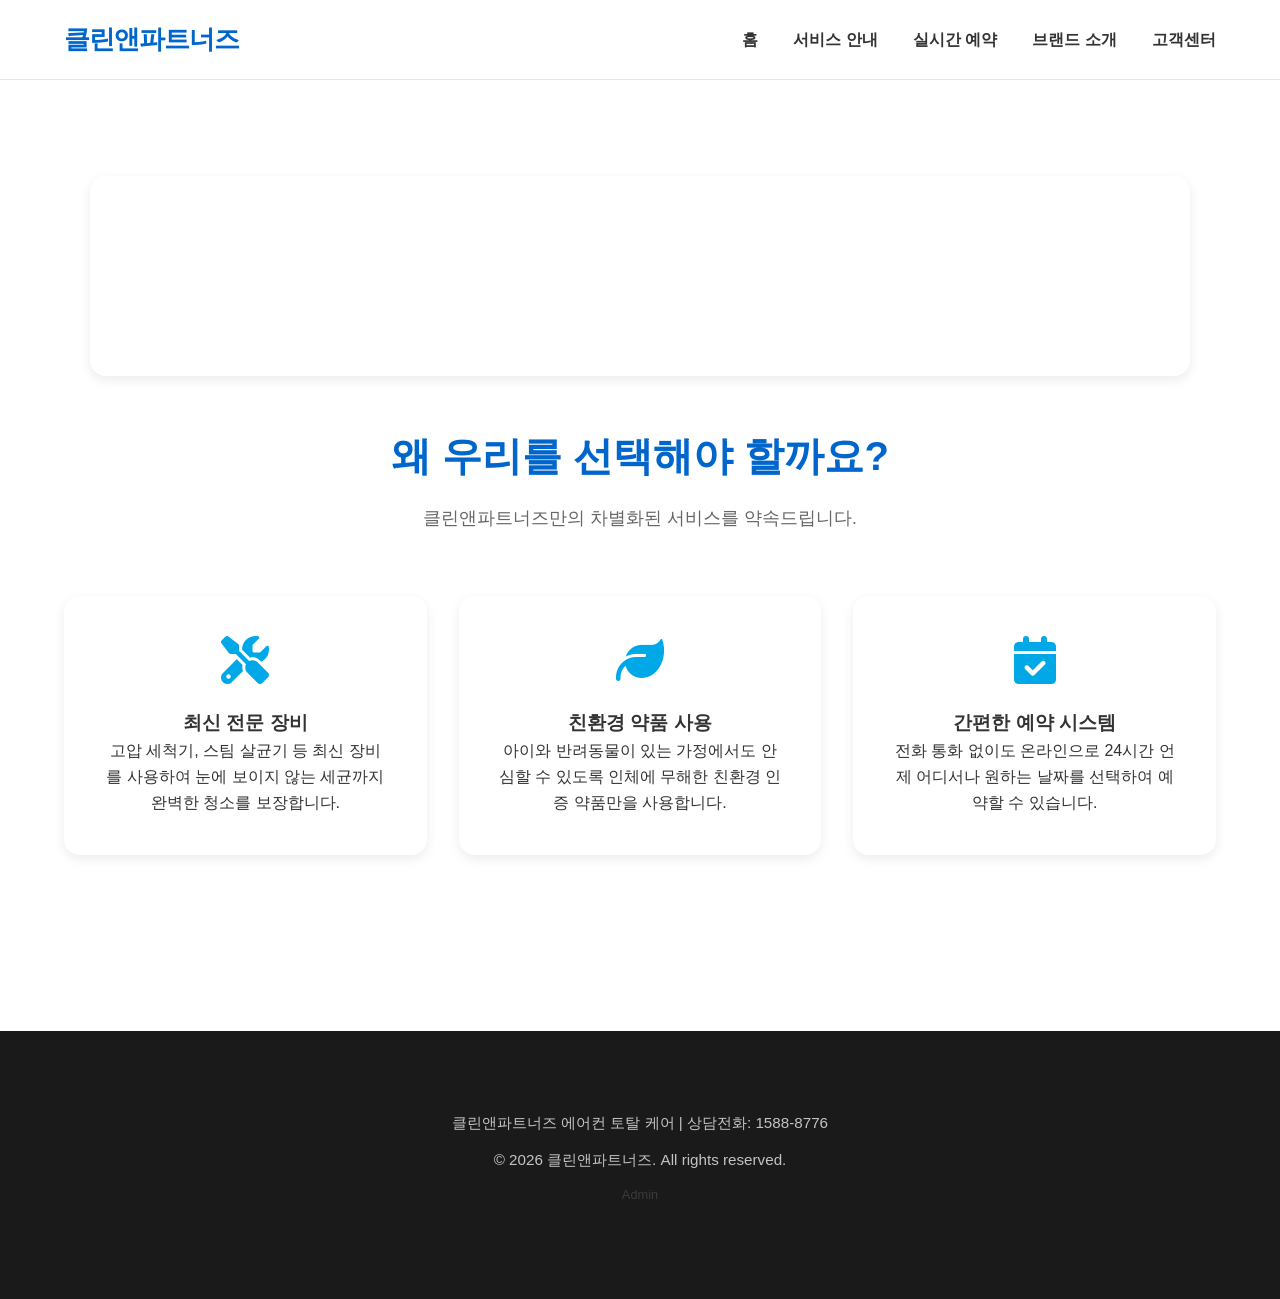
==== public/about.html @ b99d712f "Add files via upload" ====
<!DOCTYPE html>
<html lang="ko">
<head>
    <meta charset="UTF-8">
    <meta name="viewport" content="width=device-width, initial-scale=1.0">
    <title>왜 클린앤파트너즈인가? - 클린앤파트너즈</title>
    <link rel="stylesheet" href="https://cdnjs.cloudflare.com/ajax/libs/font-awesome/6.4.0/css/all.min.css">
    <link rel="stylesheet" href="style.css">
</head>
<body>
    <header>
        <nav>
            <a href="index.html" class="logo">클린앤파트너즈</a>
            <ul class="nav-menu">
                <li><a href="index.html">홈</a></li>
                <li><a href="services.html">서비스 안내</a></li>
                <li><a href="reservation.html">실시간 예약</a></li>
                <li><a href="about.html">브랜드 소개</a></li>
                <li><a href="contact.html">고객센터</a></li>
            </ul>
            <div class="menu-toggle" id="mobile-menu">
                <span class="bar"></span>
                <span class="bar"></span>
                <span class="bar"></span>
            </div>
        </nav>
    </header>

    <main>
        <section id="why-choose-us">
            <!-- 브랜드 이벤트 배너 슬라이더 -->
            <div class="res-banner-slider">
                <div id="about-banner-container" class="res-banner-inner"></div>
                <button class="res-banner-arrow res-banner-prev" id="about-banner-prev"><i class="fas fa-chevron-left"></i></button>
                <button class="res-banner-arrow res-banner-next" id="about-banner-next"><i class="fas fa-chevron-right"></i></button>
                <div id="about-banner-dots" class="res-banner-dots"></div>
            </div>

            <div class="section-title">
                <h2>왜 우리를 선택해야 할까요?</h2>
                <p>클린앤파트너즈만의 차별화된 서비스를 약속드립니다.</p>
            </div>
            <div class="reasons">
                <div class="reason">
                    <i class="fas fa-tools"></i>
                    <h3>최신 전문 장비</h3>
                    <p>고압 세척기, 스팀 살균기 등 최신 장비를 사용하여 눈에 보이지 않는 세균까지 완벽한 청소를 보장합니다.</p>
                </div>
                <div class="reason">
                    <i class="fas fa-leaf"></i>
                    <h3>친환경 약품 사용</h3>
                    <p>아이와 반려동물이 있는 가정에서도 안심할 수 있도록 인체에 무해한 친환경 인증 약품만을 사용합니다.</p>
                </div>
                <div class="reason">
                    <i class="fas fa-calendar-check"></i>
                    <h3>간편한 예약 시스템</h3>
                    <p>전화 통화 없이도 온라인으로 24시간 언제 어디서나 원하는 날짜를 선택하여 예약할 수 있습니다.</p>
                </div>
            </div>
        </section>
    </main>

    <footer>
        <div class="footer-content">
            <p>클린앤파트너즈 에어컨 토탈 케어 | 상담전화: 1588-8776</p>
            <p>&copy; 2026 클린앤파트너즈. All rights reserved.</p>
            <p style="margin-top: 10px; font-size: 0.8rem;"><a href="admin.html" style="color: #444; text-decoration: none;">Admin</a></p>
        </div>
    </footer>
    <script src="main.js"></script>
</body>
</html>
---- public/style.css ----
:root {
    --primary: #0066cc;
    --secondary: #00a8e8;
    --dark: #333;
    --light: #f4f7f9;
    --white: #ffffff;
    --gray: #999;
    --red: #ef4444;
    --green: #10b981;
    --border: #e2e8f0;
    --shadow: 0 4px 12px rgba(0,0,0,0.08);
}

* { margin:0; padding:0; box-sizing:border-box; }
body { font-family: 'Pretendard', -apple-system, sans-serif; color: var(--dark); line-height: 1.6; background: #fff; overflow-x: hidden; }

/* =============================================
   Navigation
   ============================================= */
header { background: #fff; border-bottom: 1px solid var(--border); padding: 1.2rem 5%; position: sticky; top:0; z-index: 1000; transition: 0.3s; }
nav { display: flex; justify-content: space-between; align-items: center; max-width: 1400px; margin: 0 auto; }
.logo { font-size: 1.6rem; font-weight: 800; color: var(--primary); text-decoration: none; letter-spacing: -1px; }

.nav-menu { display: flex; list-style: none; gap: 2.2rem; align-items: center; }
.nav-menu a { text-decoration: none; color: var(--dark); font-weight: 600; font-size: 1rem; transition: 0.2s; position: relative; }
.nav-menu a:hover { color: var(--primary); }
.nav-menu a::after { content: ''; position: absolute; width: 0; height: 2px; bottom: -5px; left: 0; background-color: var(--primary); transition: 0.3s; }
.nav-menu a:hover::after { width: 100%; }

.nav-actions { display: flex; align-items: center; gap: 1rem; }
.nav-phone-btn {
    display: flex; align-items: center; gap: 0.45rem;
    background: var(--primary); color: #fff;
    text-decoration: none; padding: 0.5rem 1.3rem;
    border-radius: 50px; font-weight: 700; font-size: 0.92rem;
    transition: background 0.2s, transform 0.15s;
    white-space: nowrap; letter-spacing: -0.3px;
}
.nav-phone-btn:hover { background: #1a4fd8; transform: scale(1.04); }
.nav-phone-btn i { font-size: 0.82rem; }
.menu-toggle { display: none; flex-direction: column; cursor: pointer; gap: 5px; }
.menu-toggle .bar { width: 25px; height: 3px; background-color: var(--primary); transition: 0.3s; border-radius: 2px; }

/* =============================================
   Section Common
   ============================================= */
section { padding: 6rem 5%; max-width: 1400px; margin: 0 auto; width: 100%; }
.section-title { text-align: center; margin-bottom: 4rem; }
.section-title h2 { font-size: 2.5rem; color: var(--primary); margin-bottom: 1rem; font-weight: 800; }
.section-title p { font-size: 1.1rem; color: #666; }

/* =============================================
   Hero Slider
   ============================================= */
#hero-slider {
    position: relative;
    height: 75vh;
    min-height: 550px;
    overflow: hidden;
    margin-top: -1px;
}

.slider-container { height: 100%; width: 100%; }

.slide {
    position: absolute;
    top: 0; left: 0;
    width: 100%; height: 100%;
    opacity: 0;
    transition: opacity 0.8s ease-in-out;
    background-size: cover;
    background-position: center;
    display: flex;
    align-items: center;
    justify-content: center;
    color: var(--white);
    text-align: center;
}
.slide.active { opacity: 1; z-index: 1; }

.hero-content { padding: 0 5%; max-width: 900px; }

.hero-content h2 {
    font-size: 3.8rem;
    font-weight: 800;
    margin-bottom: 1.5rem;
    text-shadow: 0 2px 10px rgba(0,0,0,0.4);
    line-height: 1.2;
    transform: translateY(30px);
    transition: all 0.8s ease 0.2s;
    opacity: 0;
}

.hero-content p {
    font-size: 1.5rem;
    margin-bottom: 2.5rem;
    text-shadow: 0 1px 5px rgba(0,0,0,0.4);
    font-weight: 400;
    transform: translateY(30px);
    transition: all 0.8s ease 0.4s;
    opacity: 0;
}

.slide.active .hero-content h2,
.slide.active .hero-content p { transform: translateY(0); opacity: 1; }

.hero-btns .btn {
    display: inline-block;
    padding: 1.2rem 3rem;
    background: var(--primary);
    color: #fff;
    text-decoration: none;
    border-radius: 50px;
    font-weight: 700;
    font-size: 1.2rem;
    transition: all 0.3s ease;
    box-shadow: 0 10px 20px rgba(0,102,204,0.3);
}
.hero-btns .btn:hover { background: var(--secondary); transform: translateY(-5px); box-shadow: 0 15px 30px rgba(0,168,232,0.4); }

/* Slider Controls */
.slider-arrow {
    position: absolute;
    top: 50%; transform: translateY(-50%);
    background: rgba(255,255,255,0.2);
    color: #fff; border: none;
    width: 50px; height: 50px;
    border-radius: 50%; cursor: pointer;
    z-index: 10; transition: 0.3s;
    font-size: 1.2rem;
    display: flex; align-items: center; justify-content: center;
}
.slider-arrow:hover { background: var(--primary); }
.slider-arrow.prev { left: 20px; }
.slider-arrow.next { right: 20px; }

.slider-dots {
    position: absolute; bottom: 30px; left: 50%; transform: translateX(-50%);
    display: flex; gap: 10px; z-index: 10;
}
.slider-dots .dot { width: 12px; height: 12px; background: rgba(255,255,255,0.5); border-radius: 50%; cursor: pointer; transition: 0.3s; }
.slider-dots .dot.active { background: var(--white); width: 30px; border-radius: 10px; }

/* =============================================
   Professionalism Section
   ============================================= */
.pro-grid { display: grid; grid-template-columns: repeat(auto-fit, minmax(250px, 1fr)); gap: 2rem; }

.pro-box {
    background: var(--white); border: 1px solid var(--border);
    padding: 3rem 2rem; border-radius: 16px; text-align: center;
    transition: all 0.3s ease; box-shadow: var(--shadow);
}
.pro-box:hover { transform: translateY(-10px); border-color: var(--primary); box-shadow: 0 20px 40px rgba(0,0,0,0.1); }
.pro-icon { font-size: 3rem; color: var(--primary); margin-bottom: 1.5rem; }
.pro-box h3 { font-size: 1.3rem; margin-bottom: 1rem; color: var(--dark); font-weight: 700; }
.pro-box p { font-size: 1rem; color: #666; line-height: 1.7; }

/* =============================================
   Service Grid
   ============================================= */
.service-grid { display: grid; grid-template-columns: repeat(auto-fit, minmax(300px, 1fr)); gap: 2rem; }

.service-card {
    background: #fff; padding: 2.5rem 2rem;
    border-radius: 16px; box-shadow: var(--shadow); text-align: center; transition: 0.3s;
}
.service-card:hover { transform: scale(1.02); }
.service-card i { font-size: 3.2rem; color: var(--primary); margin-bottom: 1.5rem; }
.service-card h3 { margin-bottom: 1rem; font-weight: 700; font-size: 1.4rem; }

/* =============================================
   Process Section
   ============================================= */
.process-container {
    display: grid;
    grid-template-columns: repeat(3, 1fr);
    gap: 3rem 2rem;
}

.process-step-box {
    background: var(--white); border: 1px solid var(--border);
    border-radius: 16px; padding: 1.5rem 1rem; text-align: center;
    position: relative; transition: all 0.3s ease; box-shadow: var(--shadow);
    display: flex; flex-direction: column; align-items: center;
}

.step-img-wrapper {
    width: 100%; height: 160px; margin-bottom: 1.5rem;
    border-radius: 12px; overflow: hidden; background: #eee;
}
.step-img-wrapper img { width: 100%; height: 100%; object-fit: cover; }

.process-step-box:hover { border-color: var(--secondary); background: var(--light); transform: translateY(-5px); }

.step-badge {
    position: absolute; top: -12px; left: 50%; transform: translateX(-50%);
    background: var(--primary); color: var(--white);
    font-size: 0.8rem; font-weight: 700; padding: 5px 15px;
    border-radius: 20px; box-shadow: 0 4px 8px rgba(0,102,204,0.2); z-index: 5;
}

.step-icon { font-size: 2.5rem; color: var(--secondary); margin-bottom: 1rem; }
.process-step-box h4 { font-size: 1.25rem; color: var(--dark); margin-bottom: 0.5rem; font-weight: 700; }
.process-step-box p { font-size: 1rem; color: var(--gray); line-height: 1.5; }

/* =============================================
   Live Reservation Rolling List
   ============================================= */
.rolling-wrapper {
    max-width: 1000px; margin: 0 auto;
    background: #fff; border-radius: 16px;
    overflow: hidden; box-shadow: var(--shadow);
}

.rolling-header {
    display: grid;
    grid-template-columns: 1.2fr 1fr 1fr 1.5fr 1.2fr;
    background: #f8f9fa;
    padding: 1.2rem 1rem;
    border-bottom: 2px solid var(--light);
    font-weight: 700; color: var(--primary);
    text-align: center; font-size: 1rem;
}

.rolling-container { height: 350px; overflow: hidden; position: relative; }

.rolling-list {
    position: absolute; width: 100%;
    animation: rollUp 25s linear infinite;
}
.rolling-list:hover { animation-play-state: paused; }

.rolling-item {
    display: grid;
    grid-template-columns: 1.2fr 1fr 1fr 1.5fr 1.2fr;
    padding: 0 1rem; border-bottom: 1px solid #eee;
    text-align: center; align-items: center;
    background: #fff; height: 70px;
}

@keyframes rollUp {
    0% { transform: translateY(0); }
    100% { transform: translateY(-50%); }
}

.status-badge { padding: 5px 12px; border-radius: 20px; font-size: 0.8rem; font-weight: 700; }
.status-badge.pending { background: #fff3cd; color: #856404; }
.status-badge.confirmed { background: #d4edda; color: #155724; }

/* =============================================
   Booking Form (reservation.html)
   ============================================= */
.booking-form-wrapper { animation: slideDown 0.5s ease-out; }
@keyframes slideDown { from { opacity: 0; transform: translateY(-20px); } to { opacity: 1; transform: translateY(0); } }

.form-card {
    background: var(--white); border: 1px solid var(--border);
    border-radius: 24px; padding: 3.5rem;
    box-shadow: 0 20px 50px rgba(0,0,0,0.1);
    max-width: 750px; margin: 0 auto;
}
.form-card h3 {
    margin-bottom: 2.5rem; color: var(--primary);
    border-bottom: 2px solid var(--light); padding-bottom: 1.2rem;
    font-size: 1.8rem; display: flex; align-items: center; gap: 12px; font-weight: 800;
}

.input-group { margin-bottom: 2rem; }
.input-group label { display: block; margin-bottom: 0.8rem; font-weight: 700; font-size: 1rem; color: var(--dark); padding-left: 4px; }
.input-group input,
.input-group select,
.input-group textarea {
    width: 100%; padding: 1.1rem; border: 2px solid var(--border);
    border-radius: 12px; font-size: 1.05rem; transition: 0.3s; background: #fdfdfd;
}
.input-group input:focus,
.input-group select:focus,
.input-group textarea:focus {
    border-color: var(--primary); background: #fff; outline: none;
    box-shadow: 0 0 0 4px rgba(0,102,204,0.1);
}

.submit-booking-btn {
    width: 100%; padding: 1.3rem;
    background: linear-gradient(135deg, var(--primary), var(--secondary));
    color: #fff; border: none; border-radius: 12px;
    font-weight: 800; font-size: 1.25rem; cursor: pointer; transition: 0.3s;
    box-shadow: 0 10px 25px rgba(0,102,204,0.25); margin-top: 1.5rem;
}
.submit-booking-btn:hover { transform: translateY(-4px); box-shadow: 0 15px 30px rgba(0,102,204,0.35); }

/* =============================================
   Price Table (services.html)
   ============================================= */
.price-table { width: 100%; border-collapse: collapse; margin-top: 2rem; background: #fff; border-radius: 12px; overflow: hidden; box-shadow: var(--shadow); }
.price-table th, .price-table td { padding: 1.2rem; text-align: center; border-bottom: 1px solid #eee; }
.price-table th { background: var(--primary); color: #fff; font-weight: 700; }
.price-table tr:hover { background: var(--light); }

/* =============================================
   About Page
   ============================================= */
.reasons { display: grid; grid-template-columns: repeat(auto-fit, minmax(300px, 1fr)); gap: 2rem; margin-top: 2rem; }
.reason { background: #fff; padding: 2.5rem; border-radius: 16px; box-shadow: var(--shadow); text-align: center; }
.reason i { font-size: 3rem; color: var(--secondary); margin-bottom: 1.5rem; }

/* =============================================
   Contact Form
   ============================================= */
#contact form { max-width: 600px; margin: 0 auto; background: #fff; padding: 3rem; border-radius: 16px; box-shadow: var(--shadow); }

/* =============================================
   Reservation Calendar
   ============================================= */
.reservation-container { max-width: 1100px; margin: 0 auto; }
.calendar-wrapper { background: var(--white); border: 1px solid var(--border); border-radius: 16px; padding: 2rem; box-shadow: var(--shadow); }
.calendar-controls { display: flex; justify-content: space-between; align-items: center; margin-bottom: 2rem; }
.calendar-controls h3 { font-size: 1.5rem; color: var(--primary); }
.calendar-weekdays { display: grid; grid-template-columns: repeat(7, 1fr); text-align: center; font-weight: bold; padding-bottom: 1rem; border-bottom: 1px solid var(--light); margin-bottom: 1rem; }
.calendar-weekdays .sun { color: var(--red); }
.calendar-weekdays .sat { color: var(--primary); }
.calendar-days-grid { display: grid; grid-template-columns: repeat(7, 1fr); gap: 5px; }
.day-cell { min-height: 120px; border: 1px solid #f0f0f0; border-radius: 8px; padding: 0.8rem; display: flex; flex-direction: column; justify-content: space-between; cursor: pointer; transition: 0.2s; }
.day-cell:hover:not(.disabled):not(.empty) { background: var(--light); border-color: var(--primary); }
.day-cell.active { background: #eef6ff; border: 2px solid var(--primary); }
.day-cell.disabled { background: #f9f9f9; color: #ccc; cursor: not-allowed; }
.day-cell.empty { border: none; cursor: default; }
.day-cell .day-num { font-weight: 700; font-size: 1.1rem; }
.day-cell .day-status { font-size: 0.8rem; padding: 2px 6px; border-radius: 4px; display: inline-block; width: fit-content; }
.day-cell .day-status.avail { background: #e8f5e9; color: #2e7d32; }
.day-cell .day-status.full { background: #ffebee; color: #c62828; }
.day-cell .day-status.past { background: #f5f5f5; color: #9e9e9e; }

/* =============================================
   예약 이벤트 배너 슬라이더
   ============================================= */
.res-banner-slider {
    position: relative;
    width: 100%;
    max-width: 1100px;
    margin: 0 auto 3rem;
    height: 200px;
    border-radius: 16px;
    overflow: hidden;
    box-shadow: var(--shadow);
}
.res-banner-inner { position: relative; width: 100%; height: 100%; }
.res-banner-slide {
    position: absolute;
    inset: 0;
    background-size: cover;
    background-position: center;
    display: flex;
    align-items: center;
    padding: 0 3rem;
    opacity: 0;
    transition: opacity 0.6s ease;
}
.res-banner-slide.active { opacity: 1; }
.res-banner-content { max-width: 65%; }
.res-banner-badge {
    display: inline-block;
    background: var(--accent, #e63946);
    color: #fff;
    font-size: 0.72rem;
    font-weight: 800;
    padding: 3px 10px;
    border-radius: 4px;
    margin-bottom: 0.5rem;
    letter-spacing: 0.05em;
}
.res-banner-content h4 {
    color: #fff;
    font-size: 1.4rem;
    font-weight: 800;
    margin-bottom: 0.35rem;
    line-height: 1.3;
}
.res-banner-content p { color: rgba(255,255,255,0.85); font-size: 0.9rem; line-height: 1.5; }
.res-banner-arrow {
    position: absolute;
    top: 50%;
    transform: translateY(-50%);
    background: rgba(255,255,255,0.2);
    border: 1px solid rgba(255,255,255,0.3);
    color: #fff;
    width: 34px;
    height: 34px;
    border-radius: 50%;
    cursor: pointer;
    font-size: 0.85rem;
    transition: 0.2s;
    display: flex;
    align-items: center;
    justify-content: center;
}
.res-banner-arrow:hover { background: rgba(255,255,255,0.4); }
.res-banner-prev { left: 12px; }
.res-banner-next { right: 12px; }
.res-banner-dots {
    position: absolute;
    bottom: 10px;
    left: 50%;
    transform: translateX(-50%);
    display: flex;
    gap: 6px;
}
.res-banner-dots .dot { width: 7px; height: 7px; border-radius: 50%; background: rgba(255,255,255,0.45); cursor: pointer; transition: 0.2s; }
.res-banner-dots .dot.active { background: #fff; transform: scale(1.2); }

@media (max-width: 768px) {
    .res-banner-slider { height: 160px; border-radius: 12px; margin-bottom: 2rem; }
    .res-banner-slide { padding: 0 2rem; }
    .res-banner-content h4 { font-size: 1.1rem; }
    .res-banner-content p { font-size: 0.78rem; }
}
@media (max-width: 480px) {
    .res-banner-slider { height: 130px; border-radius: 10px; }
    .res-banner-slide { padding: 0 1.2rem; }
    .res-banner-content { max-width: 80%; }
    .res-banner-content h4 { font-size: 0.95rem; }
    .res-banner-content p { display: none; }
    .res-banner-arrow { width: 28px; height: 28px; font-size: 0.75rem; }
}

/* =============================================
   Footer
   ============================================= */
footer { background: #1a1a1a; color: #eee; padding: 5rem 5%; text-align: center; margin-top: 5rem; }
.footer-content { max-width: 1200px; margin: 0 auto; }
.footer-content p { margin-bottom: 0.8rem; opacity: 0.8; font-size: 0.95rem; }

/* =============================================
   Admin 로그인 오버레이
   ============================================= */
#admin-login-overlay {
    position: fixed; inset: 0;
    background: linear-gradient(135deg, #0f172a 0%, #1e3a5f 100%);
    display: flex; align-items: center; justify-content: center;
    z-index: 9999;
}
.login-card {
    background: #fff; border-radius: 20px;
    padding: 3rem 2.5rem; width: 100%; max-width: 420px;
    box-shadow: 0 25px 60px rgba(0,0,0,0.5); text-align: center;
}
.login-logo { margin-bottom: 2rem; }
.login-logo i { font-size: 2.8rem; color: var(--primary); display: block; margin-bottom: 0.8rem; }
.login-logo h2 { font-size: 1.5rem; font-weight: 800; color: #1e293b; margin-bottom: 0.3rem; }
.login-logo p { color: #64748b; font-size: 0.88rem; }
.pw-input-wrap { position: relative; }
.pw-input-wrap input { padding-right: 3rem !important; }
.pw-toggle {
    position: absolute; right: 0.9rem; top: 50%; transform: translateY(-50%);
    background: none; border: none; color: #94a3b8; cursor: pointer; font-size: 1rem;
    transition: color 0.2s;
}
.pw-toggle:hover { color: var(--primary); }
.login-error {
    color: #dc2626; font-size: 0.85rem; margin-bottom: 1rem;
    padding: 0.6rem 1rem; background: #fef2f2; border-radius: 8px;
    border-left: 3px solid #dc2626;
}
@keyframes shake {
    0%, 100% { transform: translateX(0); }
    20%       { transform: translateX(-10px); }
    40%       { transform: translateX(10px); }
    60%       { transform: translateX(-6px); }
    80%       { transform: translateX(6px); }
}
.login-card.shake { animation: shake 0.45s ease; }
.logout-btn {
    margin-top: 1rem; width: 100%; padding: 0.5rem;
    background: rgba(255,255,255,0.1); border: 1px solid rgba(255,255,255,0.2);
    color: #94a3b8; border-radius: 8px; cursor: pointer; font-size: 0.82rem;
    transition: 0.2s;
}
.logout-btn:hover { background: rgba(255,255,255,0.2); color: #fff; }

/* =============================================
   Admin Dashboard Layout
   ============================================= */
.admin-body { background: #f1f5f9; height: 100vh; width: 100vw; overflow: hidden; }
.admin-container { display: flex; width: 100%; height: 100%; overflow: hidden; }

/* Sidebar */
.admin-sidebar {
    width: 260px;
    background: #0f172a;
    color: #fff;
    padding: 2.5rem 0;
    flex-shrink: 0;
    height: 100%;
    display: flex;
    flex-direction: column;
    box-shadow: 4px 0 15px rgba(0,0,0,0.1);
    z-index: 100;
}

.sidebar-header { padding: 0 2rem; margin-bottom: 3rem; flex-shrink: 0; }
.sidebar-header h2 { font-size: 1.6rem; font-weight: 800; color: #fff; }
.sidebar-header p { font-size: 0.8rem; color: #94a3b8; }

.sidebar-menu { list-style: none; padding: 0 1rem; flex-grow: 1; overflow-y: auto; }
.sidebar-menu li { margin-bottom: 0.5rem; }
.sidebar-menu li a {
    color: #94a3b8;
    text-decoration: none;
    display: flex;
    align-items: center;
    gap: 12px;
    padding: 1rem 1.2rem;
    font-weight: 600;
    border-radius: 10px;
    transition: 0.2s;
}
.sidebar-menu li:hover a { color: #fff; background: rgba(255,255,255,0.05); }
.sidebar-menu li.active a { color: #fff; background: var(--primary); box-shadow: 0 4px 12px rgba(0,102,204,0.3); }
.menu-divider { height: 1px; background: rgba(255,255,255,0.1); margin: 1.5rem 1rem; flex-shrink: 0; }

/* Main Content Area */
.admin-content {
    flex-grow: 1;
    padding: 2.5rem 3rem;
    overflow-y: auto;
    overflow-x: hidden;
    background: #f1f5f9;
    height: 100%;
}

.admin-section { max-width: 1400px; margin: 0 auto; width: 100%; }

.admin-header { display: flex; justify-content: space-between; align-items: center; margin-bottom: 2.5rem; }
.admin-header h1 { font-size: 2rem; font-weight: 800; color: #1e293b; }
.admin-user { font-size: 0.95rem; color: #64748b; font-weight: 500; }

/* Dashboard Stats */
.dashboard-stats { display: grid; grid-template-columns: repeat(auto-fit, minmax(200px, 1fr)); gap: 1.5rem; margin-bottom: 3rem; }
.stat-card { background: #fff; padding: 2rem; border-radius: 20px; box-shadow: 0 4px 6px -1px rgba(0,0,0,0.1); border: 1px solid #e2e8f0; }
.stat-card h3 { font-size: 0.85rem; color: #64748b; margin-bottom: 0.5rem; font-weight: 700; text-transform: uppercase; letter-spacing: 0.05em; }
.stat-card p { font-size: 2.4rem; font-weight: 900; color: #1e293b; line-height: 1; }
.stat-card.pending p { color: #f59e0b; }
.stat-card.confirmed p { color: var(--green); }

/* Table Wrapper */
.admin-table-wrapper {
    background: #fff;
    border-radius: 20px;
    padding: 2rem 2rem 1.5rem;
    box-shadow: 0 4px 20px rgba(0,0,0,0.06);
    border: 1px solid #e2e8f0;
    margin-bottom: 2.5rem;
}

.table-header { display: flex; justify-content: space-between; align-items: center; margin-bottom: 1.5rem; }
.table-header h3 { font-size: 1.2rem; font-weight: 800; color: #1e293b; }

.table-responsive {
    width: 100%;
    overflow-x: auto;
    border-radius: 12px;
    border: 1px solid #e2e8f0;
}

/* Admin Table - 시인성 최적화 */
.admin-table {
    width: 100%;
    border-collapse: collapse;
    table-layout: fixed;
}

/* 열 너비 고정 */
.admin-table th:nth-child(1), .admin-table td:nth-child(1) { width: 110px; } /* 신청일 */
.admin-table th:nth-child(2), .admin-table td:nth-child(2) { width: 140px; } /* 예약일시 */
.admin-table th:nth-child(3), .admin-table td:nth-child(3) { width: 100px; } /* 고객명 */
.admin-table th:nth-child(4), .admin-table td:nth-child(4) { width: 140px; } /* 연락처 */
.admin-table th:nth-child(5), .admin-table td:nth-child(5) { width: auto; }  /* 서비스 */
.admin-table th:nth-child(6), .admin-table td:nth-child(6) { width: 90px; }  /* 상태 */
.admin-table th:nth-child(7), .admin-table td:nth-child(7) { width: 120px; } /* 관리 */

.admin-table th {
    background: #f8fafc;
    padding: 1rem 0.8rem;
    font-weight: 700; color: #475569; text-align: center;
    font-size: 0.85rem; border-bottom: 2px solid #e2e8f0; white-space: nowrap;
}
.admin-table td {
    padding: 1rem 0.8rem;
    border-bottom: 1px solid #f1f5f9;
    vertical-align: middle; font-size: 0.9rem; color: #334155;
    text-align: center; word-break: break-all;
}
.admin-table tbody tr:last-child td { border-bottom: none; }
.admin-table tbody tr:hover td { background: #f8fafc; }

/* 텍스트 유틸리티 */
.text-muted { color: #94a3b8; font-size: 0.82rem; }
.text-bold { font-weight: 700; }
.text-primary { color: var(--primary); }

/* 예약일시 셀 */
.col-time { line-height: 1.4; }
.col-time span { display: block; font-weight: 700; color: var(--primary); font-size: 0.9rem; }
.col-time small { color: #94a3b8; font-size: 0.8rem; }

/* 서비스 태그 */
.service-tag {
    display: inline-block; padding: 4px 10px;
    background: #eff6ff; color: #1d4ed8;
    border-radius: 6px; font-size: 0.8rem; font-weight: 600; white-space: nowrap;
}

/* 빈 데이터 메시지 */
.no-data {
    padding: 3rem 0; text-align: center;
    color: #94a3b8; font-size: 0.95rem; font-weight: 500;
}
td.no-data { padding: 3rem 0; }

/* Admin Buttons */
.btn-group { display: flex; gap: 6px; justify-content: center; align-items: center; flex-wrap: nowrap; }

.btn-action {
    width: 32px; height: 32px;
    display: inline-flex; align-items: center; justify-content: center;
    border-radius: 8px; border: 1.5px solid #e2e8f0;
    background: #fff; cursor: pointer; transition: 0.2s;
    font-size: 0.8rem; flex-shrink: 0;
}
.btn-action:hover { transform: translateY(-2px); box-shadow: 0 4px 12px rgba(0,0,0,0.12); }
.btn-approve { color: var(--green); border-color: var(--green); }
.btn-approve:hover { background: var(--green); color: #fff; }
.btn-cancel { color: #f59e0b; border-color: #f59e0b; }
.btn-cancel:hover { background: #f59e0b; color: #fff; }
.btn-delete { color: var(--red); border-color: var(--red); }
.btn-delete:hover { background: var(--red); color: #fff; }

.btn-sm {
    display: inline-flex; align-items: center; justify-content: center; gap: 6px;
    height: 36px; padding: 0 14px;
    border-radius: 10px; border: 1.5px solid #e2e8f0;
    background: #fff; cursor: pointer; transition: 0.2s;
    font-size: 0.85rem; font-weight: 600; color: #475569; white-space: nowrap;
}
.btn-sm:hover { background: #f8fafc; transform: translateY(-2px); box-shadow: 0 4px 12px rgba(0,0,0,0.08); }

/* 상태 뱃지 */
.badge {
    padding: 5px 11px; border-radius: 8px;
    font-size: 0.8rem; font-weight: 700; display: inline-block; white-space: nowrap;
}
.badge.pending { background: #fff7ed; color: #c2410c; }
.badge.confirmed { background: #ecfdf5; color: #047857; }
.badge.cancelled { background: #fef2f2; color: #b91c1c; }

/* Admin Forms */
.admin-form .form-grid {
    display: grid;
    grid-template-columns: repeat(auto-fit, minmax(280px, 1fr));
    gap: 1.2rem; margin-bottom: 1.2rem;
}

.form-grid-3 { display: grid; grid-template-columns: repeat(auto-fill, minmax(320px, 1fr)); gap: 1.5rem; }

.process-edit-card { background: #f8fafc; border: 1.5px solid #e2e8f0; border-radius: 16px; padding: 1.5rem; }
.process-edit-card h4 { margin-bottom: 1.2rem; color: var(--primary); font-weight: 800; border-bottom: 1px solid #e2e8f0; padding-bottom: 0.5rem; }

/* Contact Table */
.contact-table { table-layout: auto; }
.contact-table th:nth-child(1), .contact-table td:nth-child(1) { width: 150px; white-space: nowrap; }
.contact-table th:nth-child(2), .contact-table td:nth-child(2) { width: 90px; }
.contact-table th:nth-child(3), .contact-table td:nth-child(3) { width: 140px; }
.contact-table th:nth-child(4), .contact-table td:nth-child(4) { width: auto; }
.contact-table th:nth-child(5), .contact-table td:nth-child(5) { width: 90px; }
.contact-table th:nth-child(6), .contact-table td:nth-child(6) { width: 80px; }
.contact-message-cell { text-align: left; padding-left: 1rem; font-size: 0.88rem; color: #475569; white-space: pre-wrap; word-break: break-all; }

/* Banner Table Cells */
.banner-thumb-cell { width: 130px; padding: 0.8rem; }
.banner-thumb-img { width: 110px; height: 66px; object-fit: cover; border-radius: 8px; display: block; margin: 0 auto; border: 1px solid #e2e8f0; }
.banner-info-cell { text-align: left; padding-left: 1.5rem; }
.banner-info-cell strong { font-size: 0.95rem; color: #1e293b; display: block; margin-bottom: 4px; }
.banner-info-cell small { color: #94a3b8; font-size: 0.82rem; }

.btn-delete-text {
    display: inline-flex; align-items: center; gap: 6px;
    padding: 6px 14px; height: 34px;
    border-radius: 8px; border: 1.5px solid var(--red);
    background: #fff; color: var(--red);
    font-size: 0.82rem; font-weight: 600; cursor: pointer; transition: 0.2s; white-space: nowrap;
}
.btn-delete-text:hover { background: var(--red); color: #fff; }

/* =============================================
   Responsive Design
   ============================================= */

/* Tablet (Hamburger Menu) */
@media (max-width: 992px) {
    header { padding: 1rem 5%; }
    .menu-toggle { display: flex; z-index: 1001; }

    .nav-menu {
        position: fixed; left: -100%; top: 0;
        flex-direction: column;
        background-color: #fff; width: 100%; height: 100vh;
        text-align: center;
        transition: 0.4s cubic-bezier(0.68, -0.55, 0.265, 1.55);
        box-shadow: 0 10px 27px rgba(0,0,0,0.05);
        padding-top: 120px; gap: 2.5rem; z-index: 1000;
    }
    .nav-menu.active { left: 0; }
    .nav-menu a { font-size: 1.6rem; color: var(--dark); }
    .nav-menu a:hover { color: var(--primary); }

    /* 전화 버튼 모바일: 텍스트 숨기고 아이콘만 원형으로 */
    .nav-phone-btn .phone-label { display: none; }
    .nav-phone-btn { padding: 0; width: 38px; height: 38px; justify-content: center; border-radius: 50%; }
    .nav-phone-btn i { font-size: 1rem; }

    .menu-toggle.active .bar:nth-child(2) { opacity: 0; }
    .menu-toggle.active .bar:nth-child(1) { transform: translateY(8px) rotate(45deg); }
    .menu-toggle.active .bar:nth-child(3) { transform: translateY(-8px) rotate(-45deg); }

    section { padding: 5rem 5%; }
    .section-title h2 { font-size: 2.2rem; }
    .hero-content h2 { font-size: 2.8rem; }
    .hero-content p { font-size: 1.3rem; }
    .process-container { grid-template-columns: repeat(2, 1fr); }

    /* Admin */
    .admin-sidebar { width: 70px; }
    .sidebar-header, .sidebar-menu li a span, .sidebar-header p { display: none; }
    .sidebar-menu li a { justify-content: center; padding: 1rem; }
    .admin-content { padding: 2rem 1.5rem; }
}

/* Tablet & Large Mobile */
@media (max-width: 768px) {
    #hero-slider { height: 60vh; min-height: 450px; }
    .hero-content h2 { font-size: 2.2rem; }
    .hero-content p { font-size: 1.1rem; margin-bottom: 2rem; }
    .hero-btns .btn { padding: 1rem 2.5rem; font-size: 1.1rem; }
    .slider-arrow { width: 45px; height: 45px; }
    .pro-grid { grid-template-columns: 1fr; gap: 2rem; }
    .service-grid { grid-template-columns: 1fr; }
    .process-container { grid-template-columns: repeat(2, 1fr); gap: 2rem 1.5rem; }
    .step-img-wrapper { height: 120px; }

    .rolling-header, .rolling-item { grid-template-columns: 1fr 1fr 1fr; }
    .rolling-header .col:nth-child(4), .rolling-header .col:nth-child(5),
    .rolling-item .col:nth-child(4), .rolling-item .col:nth-child(5) { display: none; }

    /* 달력 모바일 대응 */
    #reservation-page { padding: 3rem 4%; }
    #reservation-page .section-title { margin-bottom: 1.5rem; }
    #reservation-page .section-title h2 { font-size: 1.6rem; margin-bottom: 0.4rem; }
    #reservation-page .section-title p { font-size: 0.9rem; }
    .calendar-wrapper { padding: 1rem 0.6rem; }
    .calendar-controls { margin-bottom: 0.8rem; }
    .calendar-controls h3 { font-size: 1rem; }
    .calendar-weekdays { font-size: 0.72rem; padding-bottom: 0.5rem; margin-bottom: 0.5rem; }
    .calendar-days-grid { gap: 3px; }
    .day-cell { min-height: 50px; padding: 0.3rem 0.2rem; border-radius: 5px; }
    .day-cell .day-num { font-size: 0.8rem; }
    .day-cell .day-status { font-size: 0.55rem; padding: 1px 2px; }

    #contact form, .form-card { padding: 2.5rem 1.5rem; }

    /* Admin */
    .admin-container { flex-direction: column; }
    .admin-sidebar { width: 100%; height: auto; position: static; padding: 0.8rem 0; }
    .sidebar-menu { display: flex; flex-wrap: wrap; justify-content: center; gap: 4px; padding: 0 0.5rem; }
    .admin-content { width: 100%; padding: 1.5rem 1rem; }
    .dashboard-stats { grid-template-columns: repeat(3, 1fr); gap: 1rem; }
    .stat-card p { font-size: 1.8rem; }
    .admin-table { table-layout: auto; min-width: 700px; }
    .admin-table th:nth-child(1), .admin-table td:nth-child(1),
    .admin-table th:nth-child(4), .admin-table td:nth-child(4) { display: none; }
}

/* Small Mobile */
@media (max-width: 480px) {
    .section-title h2 { font-size: 1.9rem; }
    .hero-content h2 { font-size: 1.8rem; }
    .process-container { grid-template-columns: 1fr; }
    .step-img-wrapper { height: 180px; }
    .rolling-container { height: 300px; }
    .rolling-item { height: 60px; font-size: 0.8rem; }
    .price-table { font-size: 0.8rem; }
    .price-table th, .price-table td { padding: 0.8rem 0.5rem; }

    /* 달력 소형 모바일 추가 대응 */
    #reservation-page { padding: 2rem 3%; }
    #reservation-page .section-title { margin-bottom: 1rem; }
    #reservation-page .section-title h2 { font-size: 1.3rem; margin-bottom: 0.3rem; }
    #reservation-page .section-title p { font-size: 0.78rem; }
    .calendar-wrapper { padding: 0.8rem 0.4rem; }
    .calendar-controls { margin-bottom: 0.6rem; }
    .calendar-controls h3 { font-size: 0.9rem; }
    .calendar-weekdays { font-size: 0.65rem; padding-bottom: 0.4rem; margin-bottom: 0.4rem; }
    .calendar-days-grid { gap: 2px; }
    .day-cell { min-height: 44px; padding: 0.25rem 0.15rem; border-radius: 4px; }
    .day-cell .day-num { font-size: 0.72rem; }
    .day-cell .day-status { display: none; }
    .calendar-legend { font-size: 0.7rem; margin-top: 0.5rem; }
}
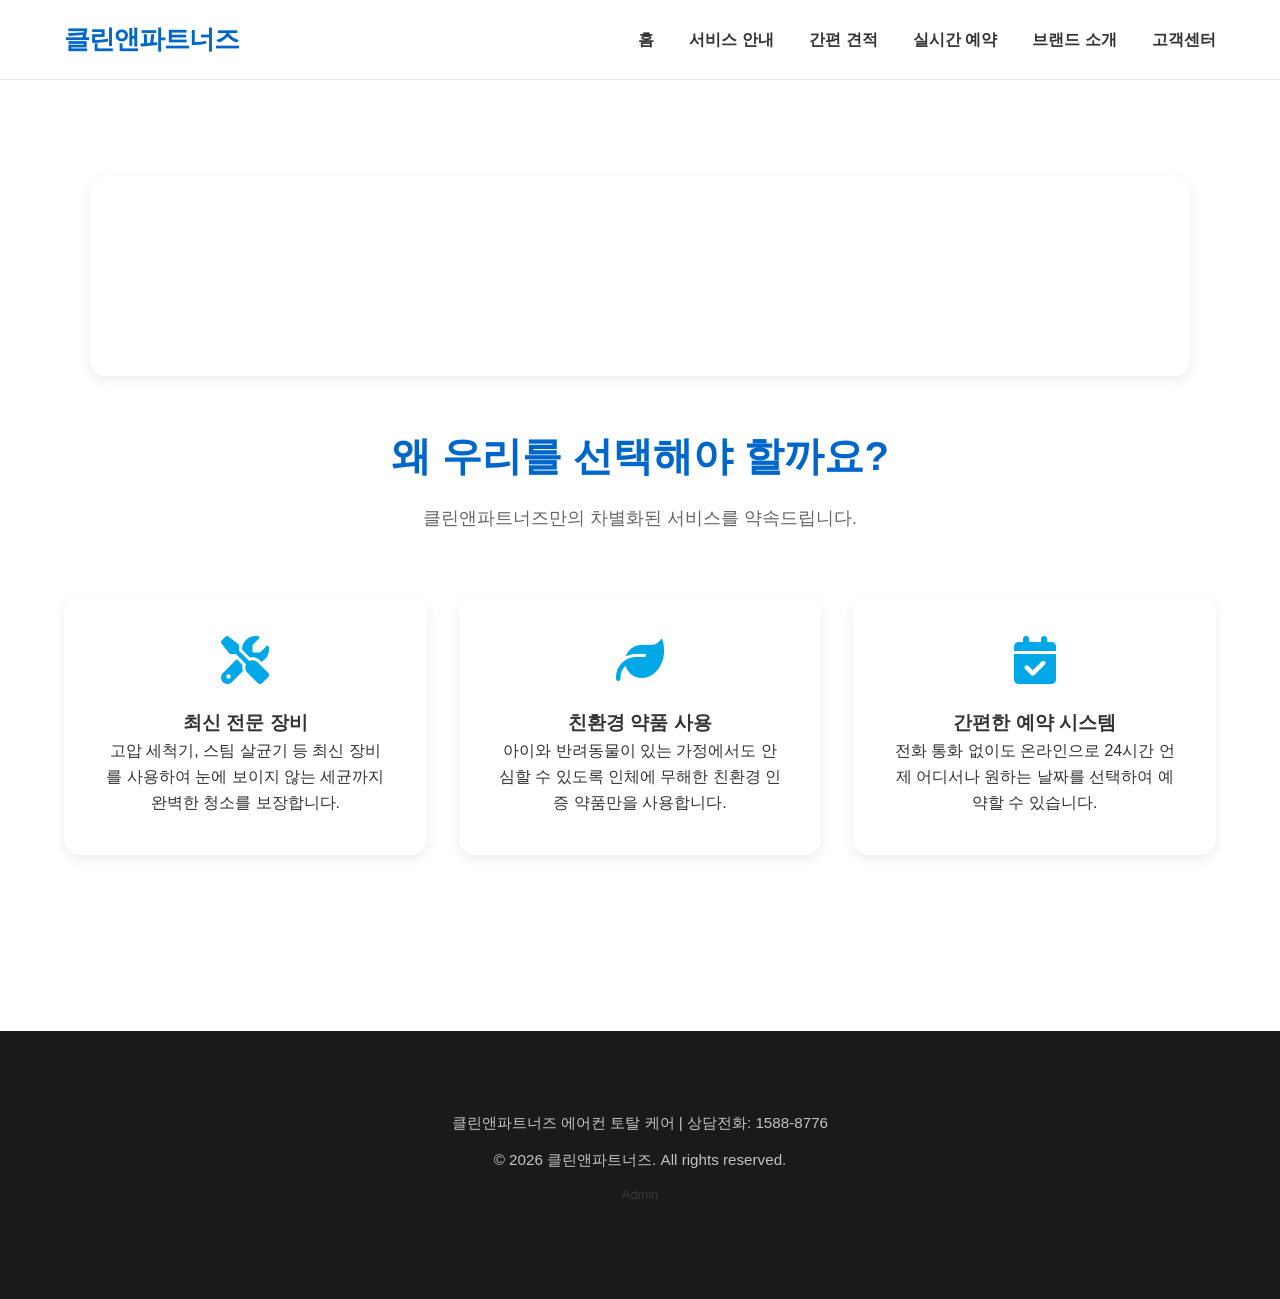
==== commit 4815c49d: "Add estimate page and update navigation" ====
--- a/public/about.html
+++ b/public/about.html
@@ -14,6 +14,7 @@
             <ul class="nav-menu">
                 <li><a href="index.html">홈</a></li>
                 <li><a href="services.html">서비스 안내</a></li>
+                <li><a href="estimate.html">간편 견적</a></li>
                 <li><a href="reservation.html">실시간 예약</a></li>
                 <li><a href="about.html">브랜드 소개</a></li>
                 <li><a href="contact.html">고객센터</a></li>
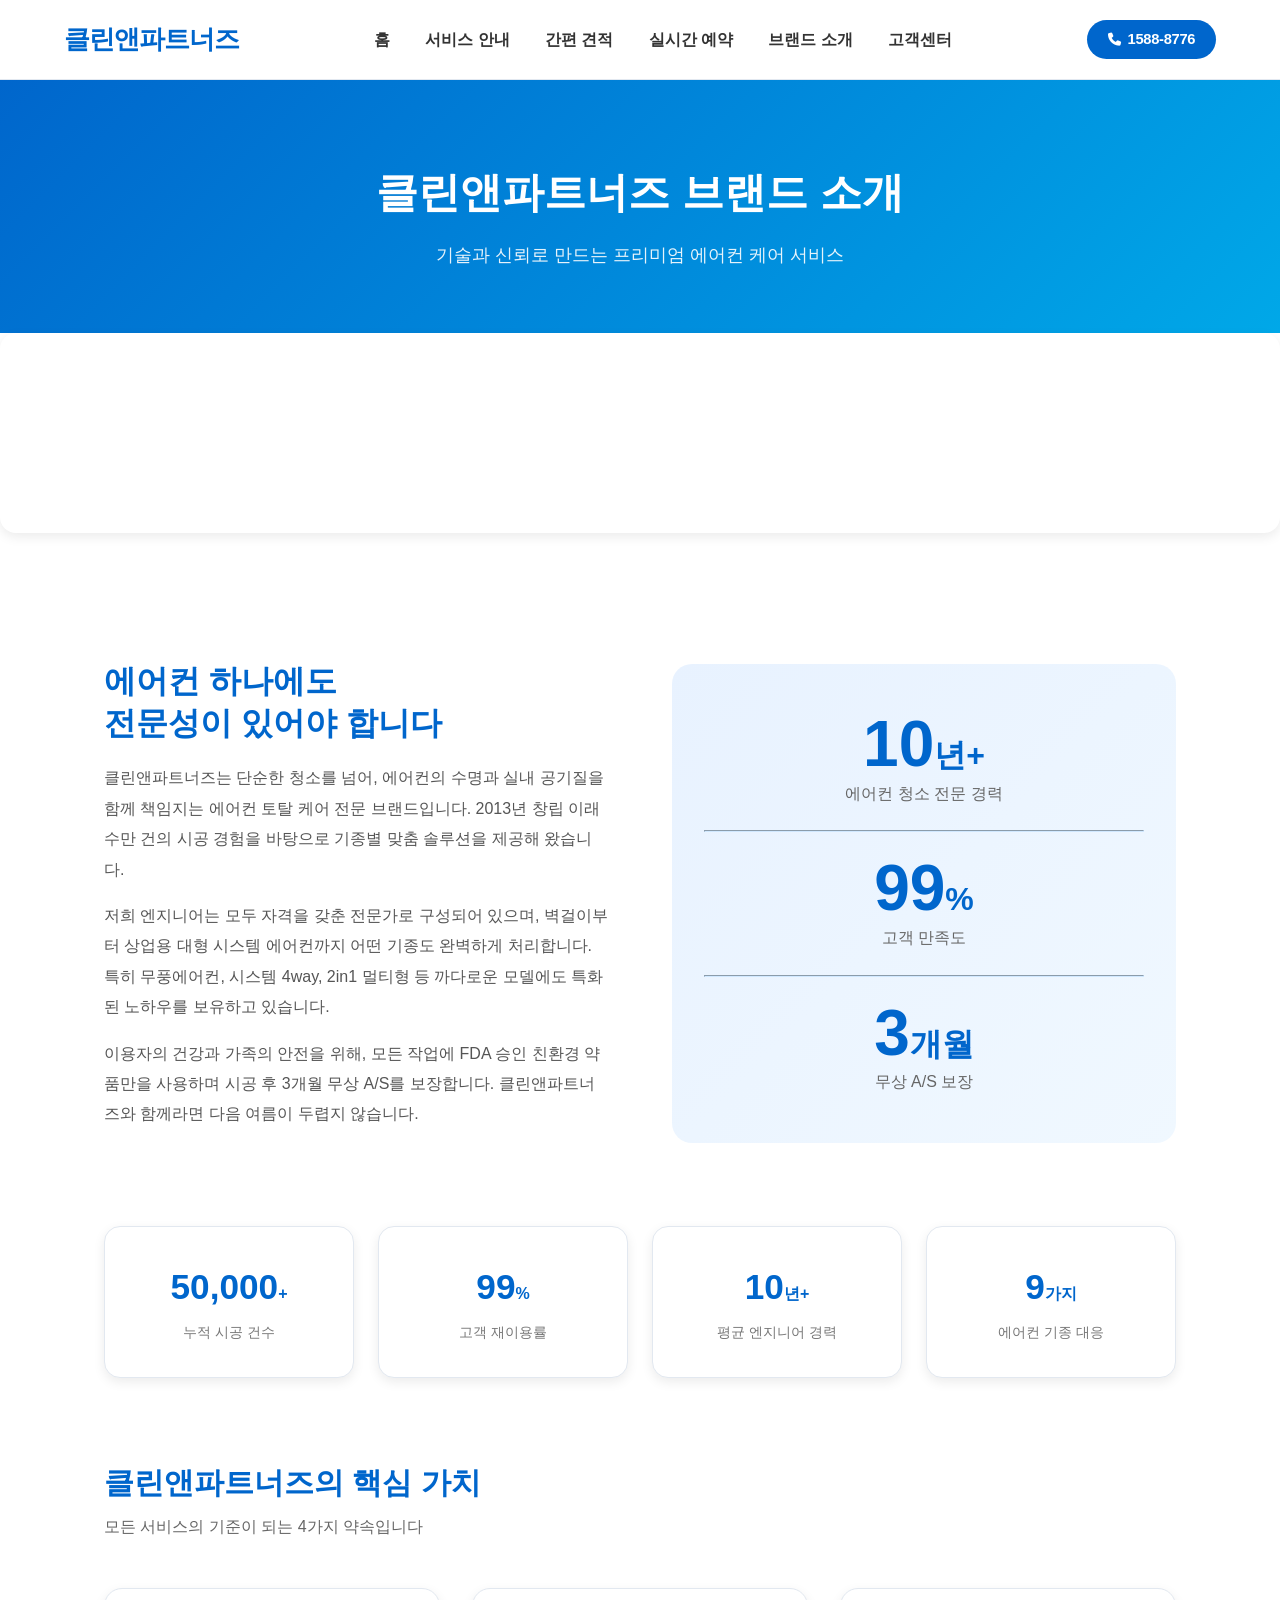
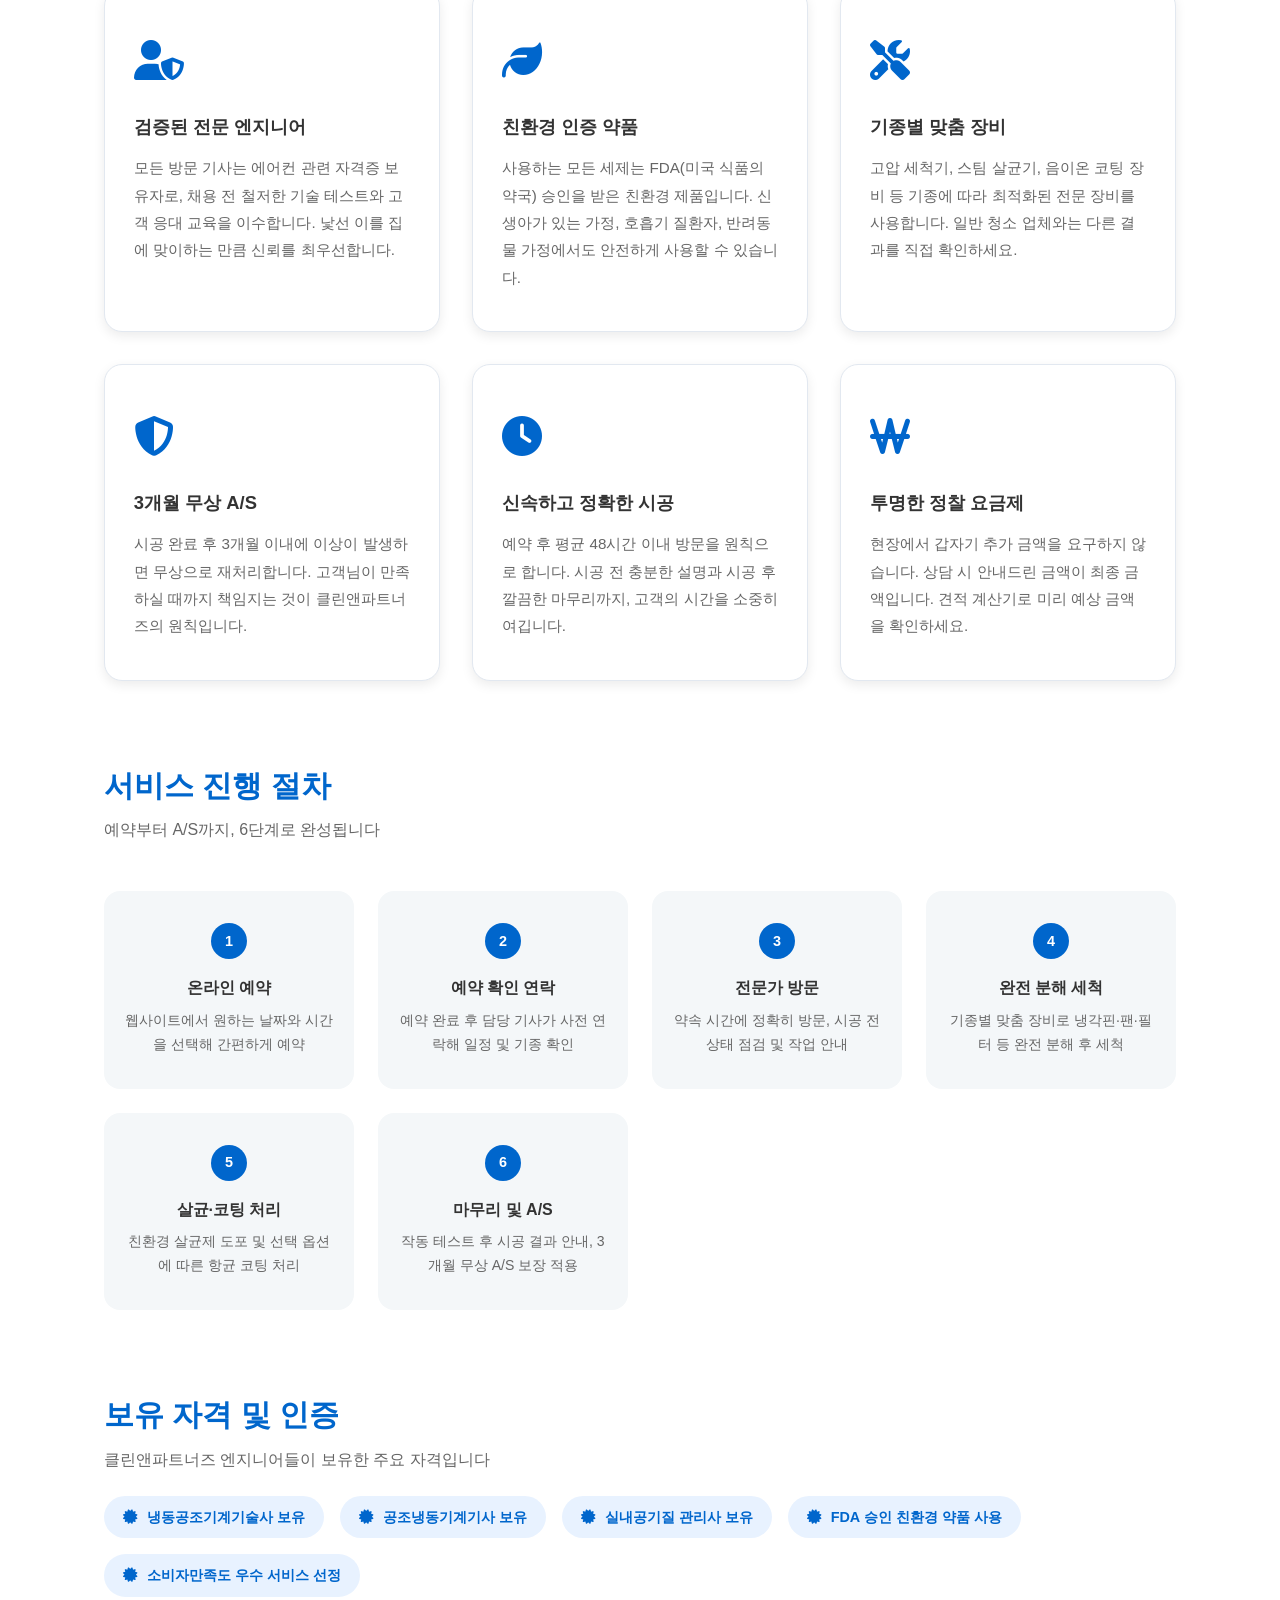
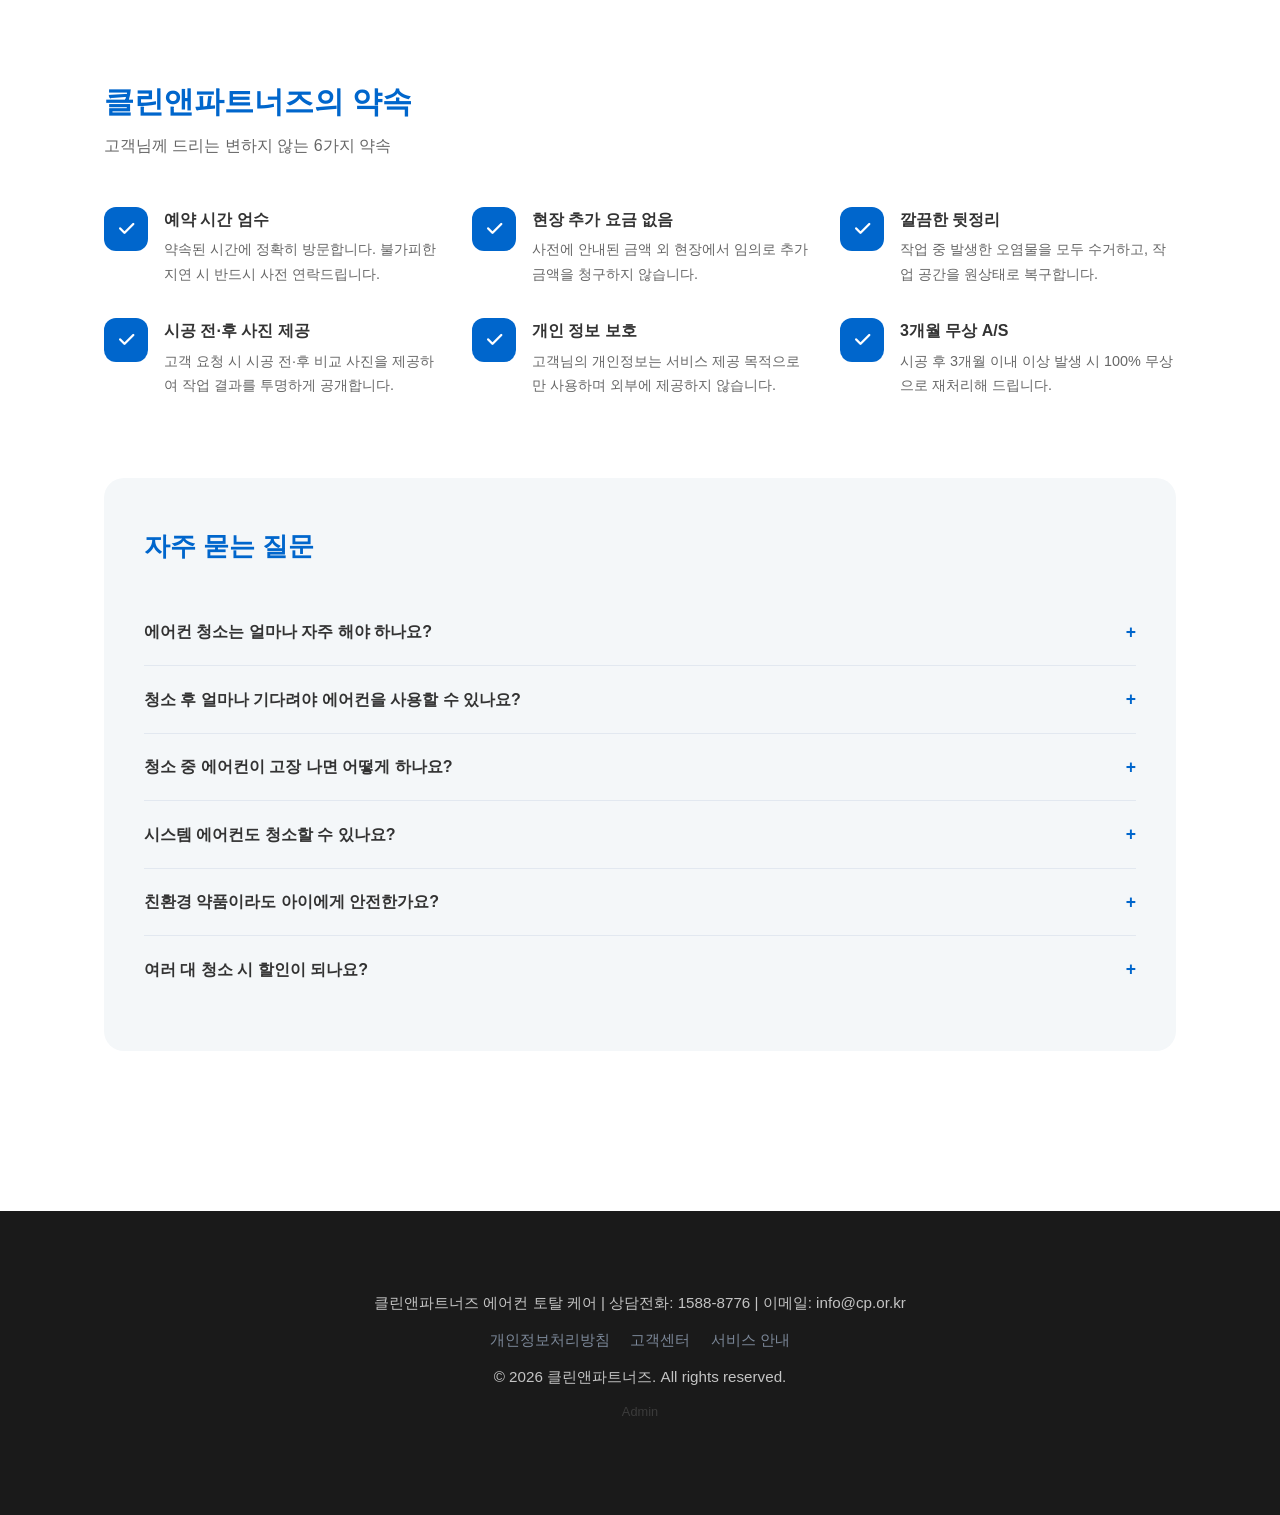
==== commit 077384a1: "AdSense optimization: meta tags, structured data, privacy policy, content expansion, sitemap, robots" ====
--- a/public/about.html
+++ b/public/about.html
@@ -3,9 +3,80 @@
 <head>
     <meta charset="UTF-8">
     <meta name="viewport" content="width=device-width, initial-scale=1.0">
-    <title>왜 클린앤파트너즈인가? - 클린앤파트너즈</title>
+    <title>브랜드 소개 - 클린앤파트너즈 에어컨 청소 전문</title>
+    <meta name="description" content="클린앤파트너즈는 10년 이상의 에어컨 청소 전문 기업입니다. 인체에 무해한 친환경 약품, 최신 전문 장비, 3개월 무상 A/S로 믿을 수 있는 서비스를 제공합니다.">
+    <meta name="keywords" content="에어컨청소전문업체, 에어컨세척업체, 에어컨청소브랜드, 클린앤파트너즈, 에어컨청소회사소개">
+    <meta property="og:type" content="website">
+    <meta property="og:title" content="브랜드 소개 - 클린앤파트너즈">
+    <meta property="og:description" content="10년 이상의 에어컨 청소 노하우. 친환경 약품, 전문 장비, 3개월 A/S 보장으로 차별화된 서비스를 경험하세요.">
+    <meta property="og:url" content="https://cp.or.kr/about.html">
+    <meta property="og:locale" content="ko_KR">
+    <link rel="canonical" href="https://cp.or.kr/about.html">
     <link rel="stylesheet" href="https://cdnjs.cloudflare.com/ajax/libs/font-awesome/6.4.0/css/all.min.css">
     <link rel="stylesheet" href="style.css">
+    <style>
+        .about-hero {
+            background: linear-gradient(135deg, var(--primary) 0%, var(--secondary) 100%);
+            padding: 5rem 5% 4rem;
+            text-align: center;
+            color: #fff;
+            max-width: 100%;
+        }
+        .about-hero h1 { font-size: 2.6rem; font-weight: 800; margin-bottom: 0.8rem; }
+        .about-hero p { font-size: 1.15rem; opacity: 0.9; max-width: 600px; margin: 0 auto; }
+
+        .about-section { max-width: 1200px; margin: 0 auto; padding: 5rem 5%; }
+
+        .about-intro { display: grid; grid-template-columns: 1fr 1fr; gap: 4rem; align-items: center; margin-bottom: 5rem; }
+        @media(max-width:768px){ .about-intro { grid-template-columns: 1fr; gap: 2rem; } }
+        .about-intro-text h2 { font-size: 2rem; font-weight: 800; color: var(--primary); margin-bottom: 1.2rem; line-height: 1.3; }
+        .about-intro-text p { color: #555; line-height: 1.9; font-size: 1rem; margin-bottom: 1rem; }
+        .about-intro-visual { background: linear-gradient(135deg, #e8f2ff, #f0f8ff); border-radius: 20px; padding: 3rem 2rem; text-align: center; }
+        .about-intro-visual .big-num { font-size: 4rem; font-weight: 900; color: var(--primary); line-height: 1; }
+        .about-intro-visual .big-label { font-size: 1rem; color: #666; margin-top: 0.3rem; }
+
+        .stats-row { display: grid; grid-template-columns: repeat(4, 1fr); gap: 1.5rem; margin-bottom: 5rem; }
+        @media(max-width:768px){ .stats-row { grid-template-columns: repeat(2,1fr); } }
+        .stat-box { background: #fff; border: 1px solid var(--border); border-radius: 16px; padding: 2rem 1rem; text-align: center; box-shadow: var(--shadow); }
+        .stat-box .num { font-size: 2.2rem; font-weight: 900; color: var(--primary); }
+        .stat-box .unit { font-size: 1rem; font-weight: 700; color: var(--primary); }
+        .stat-box .desc { font-size: 0.9rem; color: #777; margin-top: 0.4rem; }
+
+        .section-h2 { font-size: 1.9rem; font-weight: 800; color: var(--primary); margin-bottom: 0.5rem; }
+        .section-sub { color: #666; font-size: 1rem; margin-bottom: 3rem; }
+
+        .values-grid { display: grid; grid-template-columns: repeat(auto-fit, minmax(260px, 1fr)); gap: 2rem; margin-bottom: 5rem; }
+        .value-card { background: #fff; border: 1px solid var(--border); border-radius: 18px; padding: 2.5rem 1.8rem; box-shadow: var(--shadow); transition: 0.3s; }
+        .value-card:hover { transform: translateY(-6px); border-color: var(--primary); }
+        .value-card .v-icon { font-size: 2.5rem; color: var(--primary); margin-bottom: 1.2rem; }
+        .value-card h3 { font-size: 1.15rem; font-weight: 700; color: var(--dark); margin-bottom: 0.8rem; }
+        .value-card p { font-size: 0.95rem; color: #666; line-height: 1.8; }
+
+        .process-how { display: grid; grid-template-columns: repeat(auto-fit, minmax(200px,1fr)); gap: 1.5rem; margin-bottom: 5rem; }
+        .ph-step { background: var(--light); border-radius: 16px; padding: 2rem 1.2rem; text-align: center; position: relative; }
+        .ph-step .ph-num { width: 36px; height: 36px; background: var(--primary); color: #fff; border-radius: 50%; display: flex; align-items: center; justify-content: center; font-weight: 800; font-size: 0.9rem; margin: 0 auto 1rem; }
+        .ph-step h4 { font-size: 1rem; font-weight: 700; margin-bottom: 0.5rem; }
+        .ph-step p { font-size: 0.88rem; color: #666; line-height: 1.7; }
+
+        .cert-row { display: flex; flex-wrap: wrap; gap: 1rem; margin-bottom: 5rem; }
+        .cert-badge { display: flex; align-items: center; gap: 0.6rem; background: #e8f2ff; border-radius: 30px; padding: 0.6rem 1.2rem; font-size: 0.9rem; font-weight: 600; color: var(--primary); }
+
+        .promise-grid { display: grid; grid-template-columns: repeat(auto-fit, minmax(280px,1fr)); gap: 2rem; }
+        .promise-item { display: flex; gap: 1rem; align-items: flex-start; }
+        .promise-item .p-icon { width: 44px; height: 44px; background: var(--primary); border-radius: 12px; display: flex; align-items: center; justify-content: center; color: #fff; font-size: 1.1rem; flex-shrink: 0; }
+        .promise-item h4 { font-size: 1rem; font-weight: 700; margin-bottom: 0.3rem; }
+        .promise-item p { font-size: 0.9rem; color: #666; line-height: 1.7; }
+
+        .faq-section { background: var(--light); border-radius: 20px; padding: 3rem 2.5rem; margin-top: 5rem; }
+        .faq-section h2 { font-size: 1.6rem; font-weight: 800; color: var(--primary); margin-bottom: 2rem; }
+        .faq-item { border-bottom: 1px solid var(--border); padding: 1.2rem 0; }
+        .faq-item:last-child { border-bottom: none; }
+        .faq-q { font-weight: 700; font-size: 1rem; color: var(--dark); cursor: pointer; display: flex; justify-content: space-between; align-items: center; }
+        .faq-q span { color: var(--primary); font-size: 1.1rem; }
+        .faq-a { font-size: 0.95rem; color: #666; line-height: 1.8; margin-top: 0.8rem; display: none; }
+        .faq-item.open .faq-a { display: block; }
+        .faq-item.open .faq-q span { transform: rotate(45deg); display: inline-block; }
+    </style>
 </head>
 <body>
     <header>
@@ -19,55 +90,259 @@
                 <li><a href="about.html">브랜드 소개</a></li>
                 <li><a href="contact.html">고객센터</a></li>
             </ul>
-            <div class="menu-toggle" id="mobile-menu">
-                <span class="bar"></span>
-                <span class="bar"></span>
-                <span class="bar"></span>
+            <div class="nav-actions">
+                <a href="tel:15888776" class="nav-phone-btn">
+                    <i class="fas fa-phone"></i>
+                    <span class="phone-label">1588-8776</span>
+                </a>
+                <div class="menu-toggle" id="mobile-menu">
+                    <span class="bar"></span>
+                    <span class="bar"></span>
+                    <span class="bar"></span>
+                </div>
             </div>
         </nav>
     </header>
 
     <main>
-        <section id="why-choose-us">
-            <!-- 브랜드 이벤트 배너 슬라이더 -->
-            <div class="res-banner-slider">
-                <div id="about-banner-container" class="res-banner-inner"></div>
-                <button class="res-banner-arrow res-banner-prev" id="about-banner-prev"><i class="fas fa-chevron-left"></i></button>
-                <button class="res-banner-arrow res-banner-next" id="about-banner-next"><i class="fas fa-chevron-right"></i></button>
-                <div id="about-banner-dots" class="res-banner-dots"></div>
-            </div>
-
-            <div class="section-title">
-                <h2>왜 우리를 선택해야 할까요?</h2>
-                <p>클린앤파트너즈만의 차별화된 서비스를 약속드립니다.</p>
-            </div>
-            <div class="reasons">
-                <div class="reason">
-                    <i class="fas fa-tools"></i>
-                    <h3>최신 전문 장비</h3>
-                    <p>고압 세척기, 스팀 살균기 등 최신 장비를 사용하여 눈에 보이지 않는 세균까지 완벽한 청소를 보장합니다.</p>
-                </div>
-                <div class="reason">
-                    <i class="fas fa-leaf"></i>
-                    <h3>친환경 약품 사용</h3>
-                    <p>아이와 반려동물이 있는 가정에서도 안심할 수 있도록 인체에 무해한 친환경 인증 약품만을 사용합니다.</p>
-                </div>
-                <div class="reason">
-                    <i class="fas fa-calendar-check"></i>
-                    <h3>간편한 예약 시스템</h3>
-                    <p>전화 통화 없이도 온라인으로 24시간 언제 어디서나 원하는 날짜를 선택하여 예약할 수 있습니다.</p>
-                </div>
-            </div>
+        <div class="about-hero">
+            <h1>클린앤파트너즈 브랜드 소개</h1>
+            <p>기술과 신뢰로 만드는 프리미엄 에어컨 케어 서비스</p>
+        </div>
+
+        <!-- 브랜드 이벤트 배너 슬라이더 -->
+        <div class="res-banner-slider" style="max-width:100%">
+            <div id="about-banner-container" class="res-banner-inner"></div>
+            <button class="res-banner-arrow res-banner-prev" id="about-banner-prev"><i class="fas fa-chevron-left"></i></button>
+            <button class="res-banner-arrow res-banner-next" id="about-banner-next"><i class="fas fa-chevron-right"></i></button>
+            <div id="about-banner-dots" class="res-banner-dots"></div>
+        </div>
+
+        <section class="about-section">
+
+            <!-- 브랜드 스토리 -->
+            <div class="about-intro">
+                <div class="about-intro-text">
+                    <h2>에어컨 하나에도<br>전문성이 있어야 합니다</h2>
+                    <p>클린앤파트너즈는 단순한 청소를 넘어, 에어컨의 수명과 실내 공기질을 함께 책임지는 에어컨 토탈 케어 전문 브랜드입니다. 2013년 창립 이래 수만 건의 시공 경험을 바탕으로 기종별 맞춤 솔루션을 제공해 왔습니다.</p>
+                    <p>저희 엔지니어는 모두 자격을 갖춘 전문가로 구성되어 있으며, 벽걸이부터 상업용 대형 시스템 에어컨까지 어떤 기종도 완벽하게 처리합니다. 특히 무풍에어컨, 시스템 4way, 2in1 멀티형 등 까다로운 모델에도 특화된 노하우를 보유하고 있습니다.</p>
+                    <p>이용자의 건강과 가족의 안전을 위해, 모든 작업에 FDA 승인 친환경 약품만을 사용하며 시공 후 3개월 무상 A/S를 보장합니다. 클린앤파트너즈와 함께라면 다음 여름이 두렵지 않습니다.</p>
+                </div>
+                <div class="about-intro-visual">
+                    <div class="big-num">10<span style="font-size:2rem">년+</span></div>
+                    <div class="big-label">에어컨 청소 전문 경력</div>
+                    <hr style="margin: 1.5rem 0; border-color: #d0e8ff;">
+                    <div class="big-num">99<span style="font-size:2rem">%</span></div>
+                    <div class="big-label">고객 만족도</div>
+                    <hr style="margin: 1.5rem 0; border-color: #d0e8ff;">
+                    <div class="big-num">3<span style="font-size:2rem">개월</span></div>
+                    <div class="big-label">무상 A/S 보장</div>
+                </div>
+            </div>
+
+            <!-- 주요 수치 -->
+            <div class="stats-row">
+                <div class="stat-box">
+                    <div><span class="num">50,000</span><span class="unit">+</span></div>
+                    <div class="desc">누적 시공 건수</div>
+                </div>
+                <div class="stat-box">
+                    <div><span class="num">99</span><span class="unit">%</span></div>
+                    <div class="desc">고객 재이용률</div>
+                </div>
+                <div class="stat-box">
+                    <div><span class="num">10</span><span class="unit">년+</span></div>
+                    <div class="desc">평균 엔지니어 경력</div>
+                </div>
+                <div class="stat-box">
+                    <div><span class="num">9</span><span class="unit">가지</span></div>
+                    <div class="desc">에어컨 기종 대응</div>
+                </div>
+            </div>
+
+            <!-- 핵심 가치 -->
+            <h2 class="section-h2">클린앤파트너즈의 핵심 가치</h2>
+            <p class="section-sub">모든 서비스의 기준이 되는 4가지 약속입니다</p>
+            <div class="values-grid">
+                <div class="value-card">
+                    <div class="v-icon"><i class="fas fa-user-shield"></i></div>
+                    <h3>검증된 전문 엔지니어</h3>
+                    <p>모든 방문 기사는 에어컨 관련 자격증 보유자로, 채용 전 철저한 기술 테스트와 고객 응대 교육을 이수합니다. 낯선 이를 집에 맞이하는 만큼 신뢰를 최우선합니다.</p>
+                </div>
+                <div class="value-card">
+                    <div class="v-icon"><i class="fas fa-leaf"></i></div>
+                    <h3>친환경 인증 약품</h3>
+                    <p>사용하는 모든 세제는 FDA(미국 식품의약국) 승인을 받은 친환경 제품입니다. 신생아가 있는 가정, 호흡기 질환자, 반려동물 가정에서도 안전하게 사용할 수 있습니다.</p>
+                </div>
+                <div class="value-card">
+                    <div class="v-icon"><i class="fas fa-tools"></i></div>
+                    <h3>기종별 맞춤 장비</h3>
+                    <p>고압 세척기, 스팀 살균기, 음이온 코팅 장비 등 기종에 따라 최적화된 전문 장비를 사용합니다. 일반 청소 업체와는 다른 결과를 직접 확인하세요.</p>
+                </div>
+                <div class="value-card">
+                    <div class="v-icon"><i class="fas fa-shield-alt"></i></div>
+                    <h3>3개월 무상 A/S</h3>
+                    <p>시공 완료 후 3개월 이내에 이상이 발생하면 무상으로 재처리합니다. 고객님이 만족하실 때까지 책임지는 것이 클린앤파트너즈의 원칙입니다.</p>
+                </div>
+                <div class="value-card">
+                    <div class="v-icon"><i class="fas fa-clock"></i></div>
+                    <h3>신속하고 정확한 시공</h3>
+                    <p>예약 후 평균 48시간 이내 방문을 원칙으로 합니다. 시공 전 충분한 설명과 시공 후 깔끔한 마무리까지, 고객의 시간을 소중히 여깁니다.</p>
+                </div>
+                <div class="value-card">
+                    <div class="v-icon"><i class="fas fa-won-sign"></i></div>
+                    <h3>투명한 정찰 요금제</h3>
+                    <p>현장에서 갑자기 추가 금액을 요구하지 않습니다. 상담 시 안내드린 금액이 최종 금액입니다. 견적 계산기로 미리 예상 금액을 확인하세요.</p>
+                </div>
+            </div>
+
+            <!-- 서비스 프로세스 -->
+            <h2 class="section-h2">서비스 진행 절차</h2>
+            <p class="section-sub">예약부터 A/S까지, 6단계로 완성됩니다</p>
+            <div class="process-how">
+                <div class="ph-step">
+                    <div class="ph-num">1</div>
+                    <h4>온라인 예약</h4>
+                    <p>웹사이트에서 원하는 날짜와 시간을 선택해 간편하게 예약</p>
+                </div>
+                <div class="ph-step">
+                    <div class="ph-num">2</div>
+                    <h4>예약 확인 연락</h4>
+                    <p>예약 완료 후 담당 기사가 사전 연락해 일정 및 기종 확인</p>
+                </div>
+                <div class="ph-step">
+                    <div class="ph-num">3</div>
+                    <h4>전문가 방문</h4>
+                    <p>약속 시간에 정확히 방문, 시공 전 상태 점검 및 작업 안내</p>
+                </div>
+                <div class="ph-step">
+                    <div class="ph-num">4</div>
+                    <h4>완전 분해 세척</h4>
+                    <p>기종별 맞춤 장비로 냉각핀·팬·필터 등 완전 분해 후 세척</p>
+                </div>
+                <div class="ph-step">
+                    <div class="ph-num">5</div>
+                    <h4>살균·코팅 처리</h4>
+                    <p>친환경 살균제 도포 및 선택 옵션에 따른 항균 코팅 처리</p>
+                </div>
+                <div class="ph-step">
+                    <div class="ph-num">6</div>
+                    <h4>마무리 및 A/S</h4>
+                    <p>작동 테스트 후 시공 결과 안내, 3개월 무상 A/S 보장 적용</p>
+                </div>
+            </div>
+
+            <!-- 자격·인증 -->
+            <h2 class="section-h2">보유 자격 및 인증</h2>
+            <p class="section-sub" style="margin-bottom:1.5rem;">클린앤파트너즈 엔지니어들이 보유한 주요 자격입니다</p>
+            <div class="cert-row">
+                <div class="cert-badge"><i class="fas fa-certificate"></i> 냉동공조기계기술사 보유</div>
+                <div class="cert-badge"><i class="fas fa-certificate"></i> 공조냉동기계기사 보유</div>
+                <div class="cert-badge"><i class="fas fa-certificate"></i> 실내공기질 관리사 보유</div>
+                <div class="cert-badge"><i class="fas fa-certificate"></i> FDA 승인 친환경 약품 사용</div>
+                <div class="cert-badge"><i class="fas fa-certificate"></i> 소비자만족도 우수 서비스 선정</div>
+            </div>
+
+            <!-- 서비스 약속 -->
+            <h2 class="section-h2" style="margin-top:4rem;">클린앤파트너즈의 약속</h2>
+            <p class="section-sub">고객님께 드리는 변하지 않는 6가지 약속</p>
+            <div class="promise-grid">
+                <div class="promise-item">
+                    <div class="p-icon"><i class="fas fa-check"></i></div>
+                    <div>
+                        <h4>예약 시간 엄수</h4>
+                        <p>약속된 시간에 정확히 방문합니다. 불가피한 지연 시 반드시 사전 연락드립니다.</p>
+                    </div>
+                </div>
+                <div class="promise-item">
+                    <div class="p-icon"><i class="fas fa-check"></i></div>
+                    <div>
+                        <h4>현장 추가 요금 없음</h4>
+                        <p>사전에 안내된 금액 외 현장에서 임의로 추가 금액을 청구하지 않습니다.</p>
+                    </div>
+                </div>
+                <div class="promise-item">
+                    <div class="p-icon"><i class="fas fa-check"></i></div>
+                    <div>
+                        <h4>깔끔한 뒷정리</h4>
+                        <p>작업 중 발생한 오염물을 모두 수거하고, 작업 공간을 원상태로 복구합니다.</p>
+                    </div>
+                </div>
+                <div class="promise-item">
+                    <div class="p-icon"><i class="fas fa-check"></i></div>
+                    <div>
+                        <h4>시공 전·후 사진 제공</h4>
+                        <p>고객 요청 시 시공 전·후 비교 사진을 제공하여 작업 결과를 투명하게 공개합니다.</p>
+                    </div>
+                </div>
+                <div class="promise-item">
+                    <div class="p-icon"><i class="fas fa-check"></i></div>
+                    <div>
+                        <h4>개인 정보 보호</h4>
+                        <p>고객님의 개인정보는 서비스 제공 목적으로만 사용하며 외부에 제공하지 않습니다.</p>
+                    </div>
+                </div>
+                <div class="promise-item">
+                    <div class="p-icon"><i class="fas fa-check"></i></div>
+                    <div>
+                        <h4>3개월 무상 A/S</h4>
+                        <p>시공 후 3개월 이내 이상 발생 시 100% 무상으로 재처리해 드립니다.</p>
+                    </div>
+                </div>
+            </div>
+
+            <!-- FAQ -->
+            <div class="faq-section">
+                <h2>자주 묻는 질문</h2>
+                <div class="faq-item">
+                    <div class="faq-q">에어컨 청소는 얼마나 자주 해야 하나요? <span>+</span></div>
+                    <div class="faq-a">일반 가정의 경우 1년에 1~2회, 특히 냉방 시작 전인 봄과 냉방 종료 후인 가을에 하시는 것이 좋습니다. 반려동물을 키우거나 요리가 많은 주방에 있는 에어컨은 6개월에 1회를 권장합니다. 상업 공간은 이용 빈도에 따라 더 자주 필요할 수 있습니다.</div>
+                </div>
+                <div class="faq-item">
+                    <div class="faq-q">청소 후 얼마나 기다려야 에어컨을 사용할 수 있나요? <span>+</span></div>
+                    <div class="faq-a">세척 후 에어컨 내부 건조를 위해 최소 1~2시간 통풍 후 사용을 권장합니다. 기사가 현장에서 정확한 대기 시간을 안내해 드립니다.</div>
+                </div>
+                <div class="faq-item">
+                    <div class="faq-q">청소 중 에어컨이 고장 나면 어떻게 하나요? <span>+</span></div>
+                    <div class="faq-a">클린앤파트너즈는 작업 중 발생한 제품 손상에 대해 전액 보상합니다. 시공 전 에어컨 상태를 함께 확인하고 기록하므로 걱정 없이 서비스를 이용하실 수 있습니다.</div>
+                </div>
+                <div class="faq-item">
+                    <div class="faq-q">시스템 에어컨도 청소할 수 있나요? <span>+</span></div>
+                    <div class="faq-a">네, 가능합니다. 시스템 1way, 4way, 원형 360, FCU 팬코일유닛 등 다양한 시스템 에어컨에 특화된 전문 장비와 노하우를 보유하고 있습니다. 사무실, 상가, 호텔 등 상업 공간도 서비스 가능합니다.</div>
+                </div>
+                <div class="faq-item">
+                    <div class="faq-q">친환경 약품이라도 아이에게 안전한가요? <span>+</span></div>
+                    <div class="faq-a">사용하는 모든 세제는 FDA 승인을 받은 친환경 제품으로, 신생아·아동·반려동물이 있는 가정에서도 안심하고 사용할 수 있습니다. 잔류 약품 없이 완전히 헹궈내므로 청소 후 사용 시 무해합니다.</div>
+                </div>
+                <div class="faq-item">
+                    <div class="faq-q">여러 대 청소 시 할인이 되나요? <span>+</span></div>
+                    <div class="faq-a">3대 이상 5%, 10대 이상 10%, 15대 이상 15% 할인이 적용됩니다. 정확한 견적은 간편 견적 계산기를 이용하거나 상담을 통해 확인하세요.</div>
+                </div>
+            </div>
+
         </section>
     </main>
 
     <footer>
         <div class="footer-content">
-            <p>클린앤파트너즈 에어컨 토탈 케어 | 상담전화: 1588-8776</p>
-            <p>&copy; 2026 클린앤파트너즈. All rights reserved.</p>
+            <p>클린앤파트너즈 에어컨 토탈 케어 | 상담전화: 1588-8776 | 이메일: info@cp.or.kr</p>
+            <p style="margin-top: 8px;">
+                <a href="privacy.html" style="color: #94a3b8; text-decoration: none; margin: 0 8px;">개인정보처리방침</a>
+                <a href="contact.html" style="color: #94a3b8; text-decoration: none; margin: 0 8px;">고객센터</a>
+                <a href="services.html" style="color: #94a3b8; text-decoration: none; margin: 0 8px;">서비스 안내</a>
+            </p>
+            <p style="margin-top: 8px;">&copy; 2026 클린앤파트너즈. All rights reserved.</p>
             <p style="margin-top: 10px; font-size: 0.8rem;"><a href="admin.html" style="color: #444; text-decoration: none;">Admin</a></p>
         </div>
     </footer>
     <script src="main.js"></script>
+    <script>
+        // FAQ 토글
+        document.querySelectorAll('.faq-q').forEach(q => {
+            q.addEventListener('click', () => {
+                q.closest('.faq-item').classList.toggle('open');
+            });
+        });
+    </script>
 </body>
 </html>
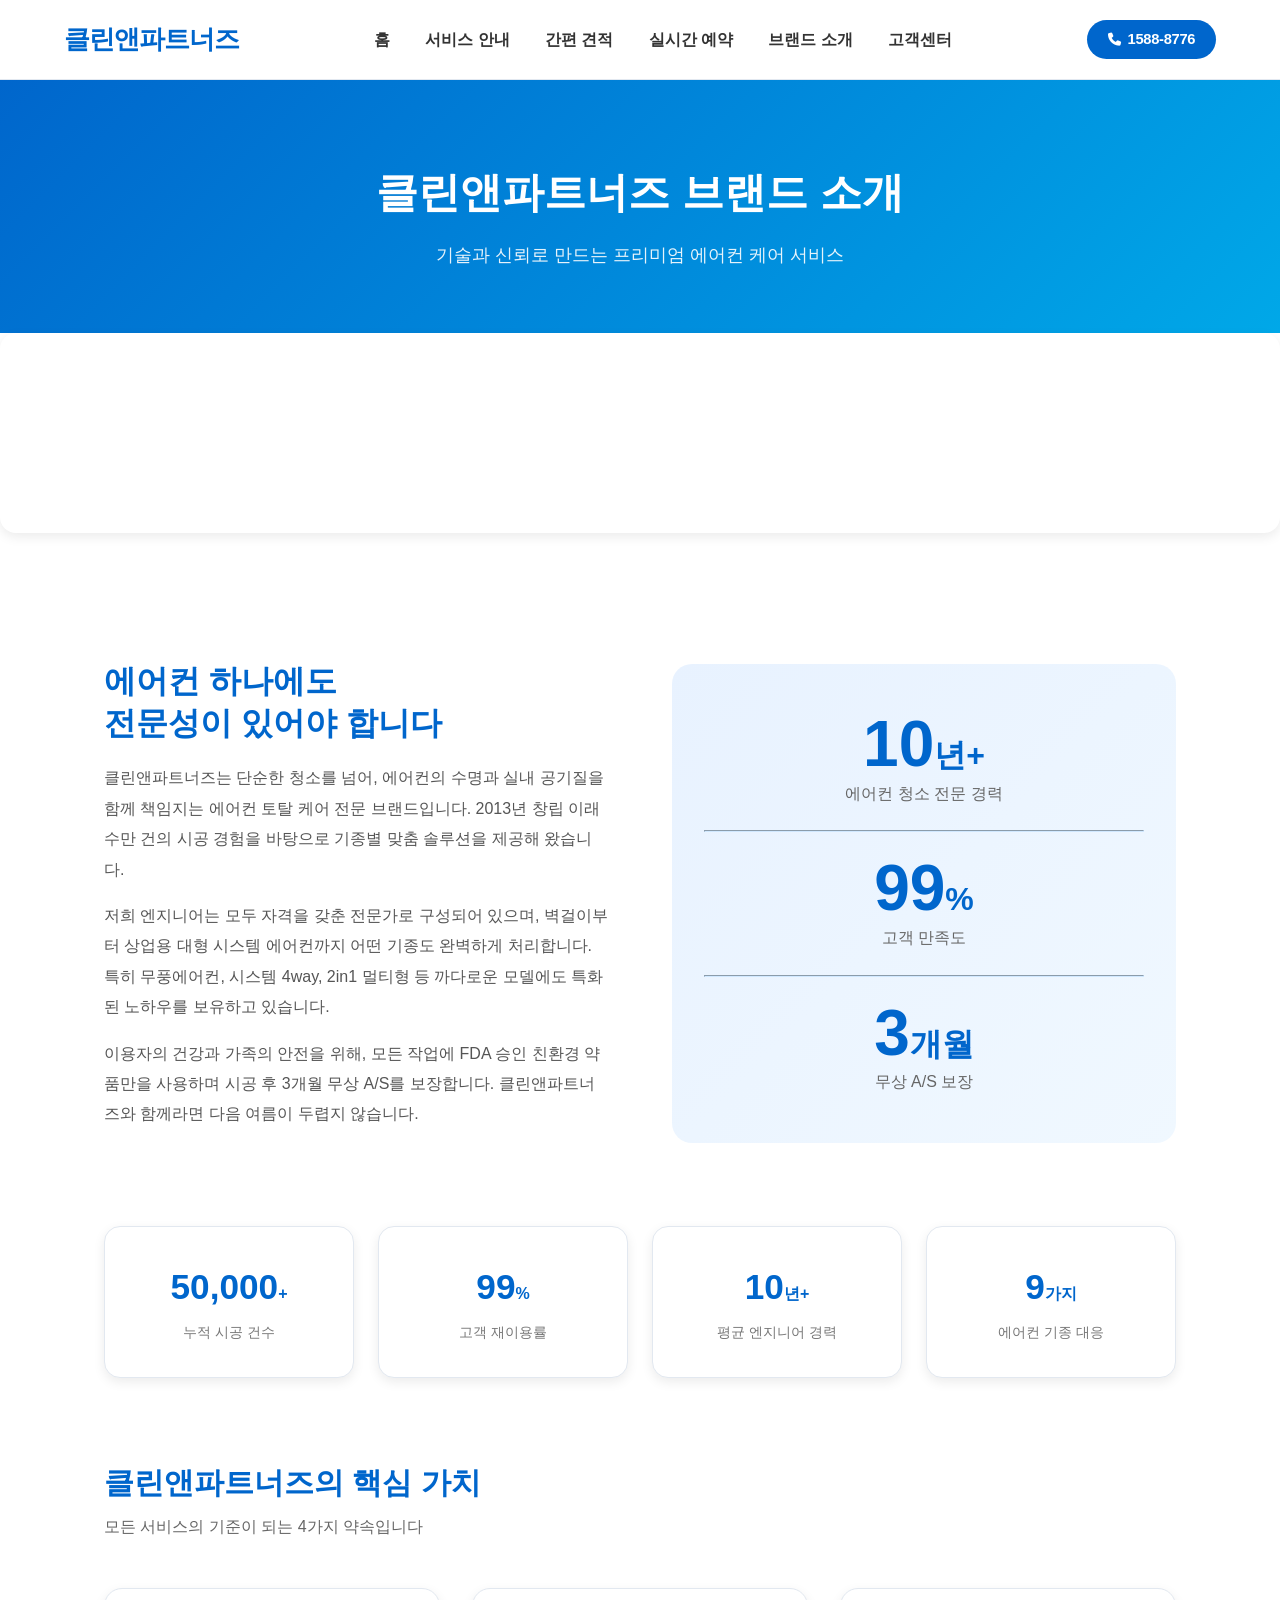
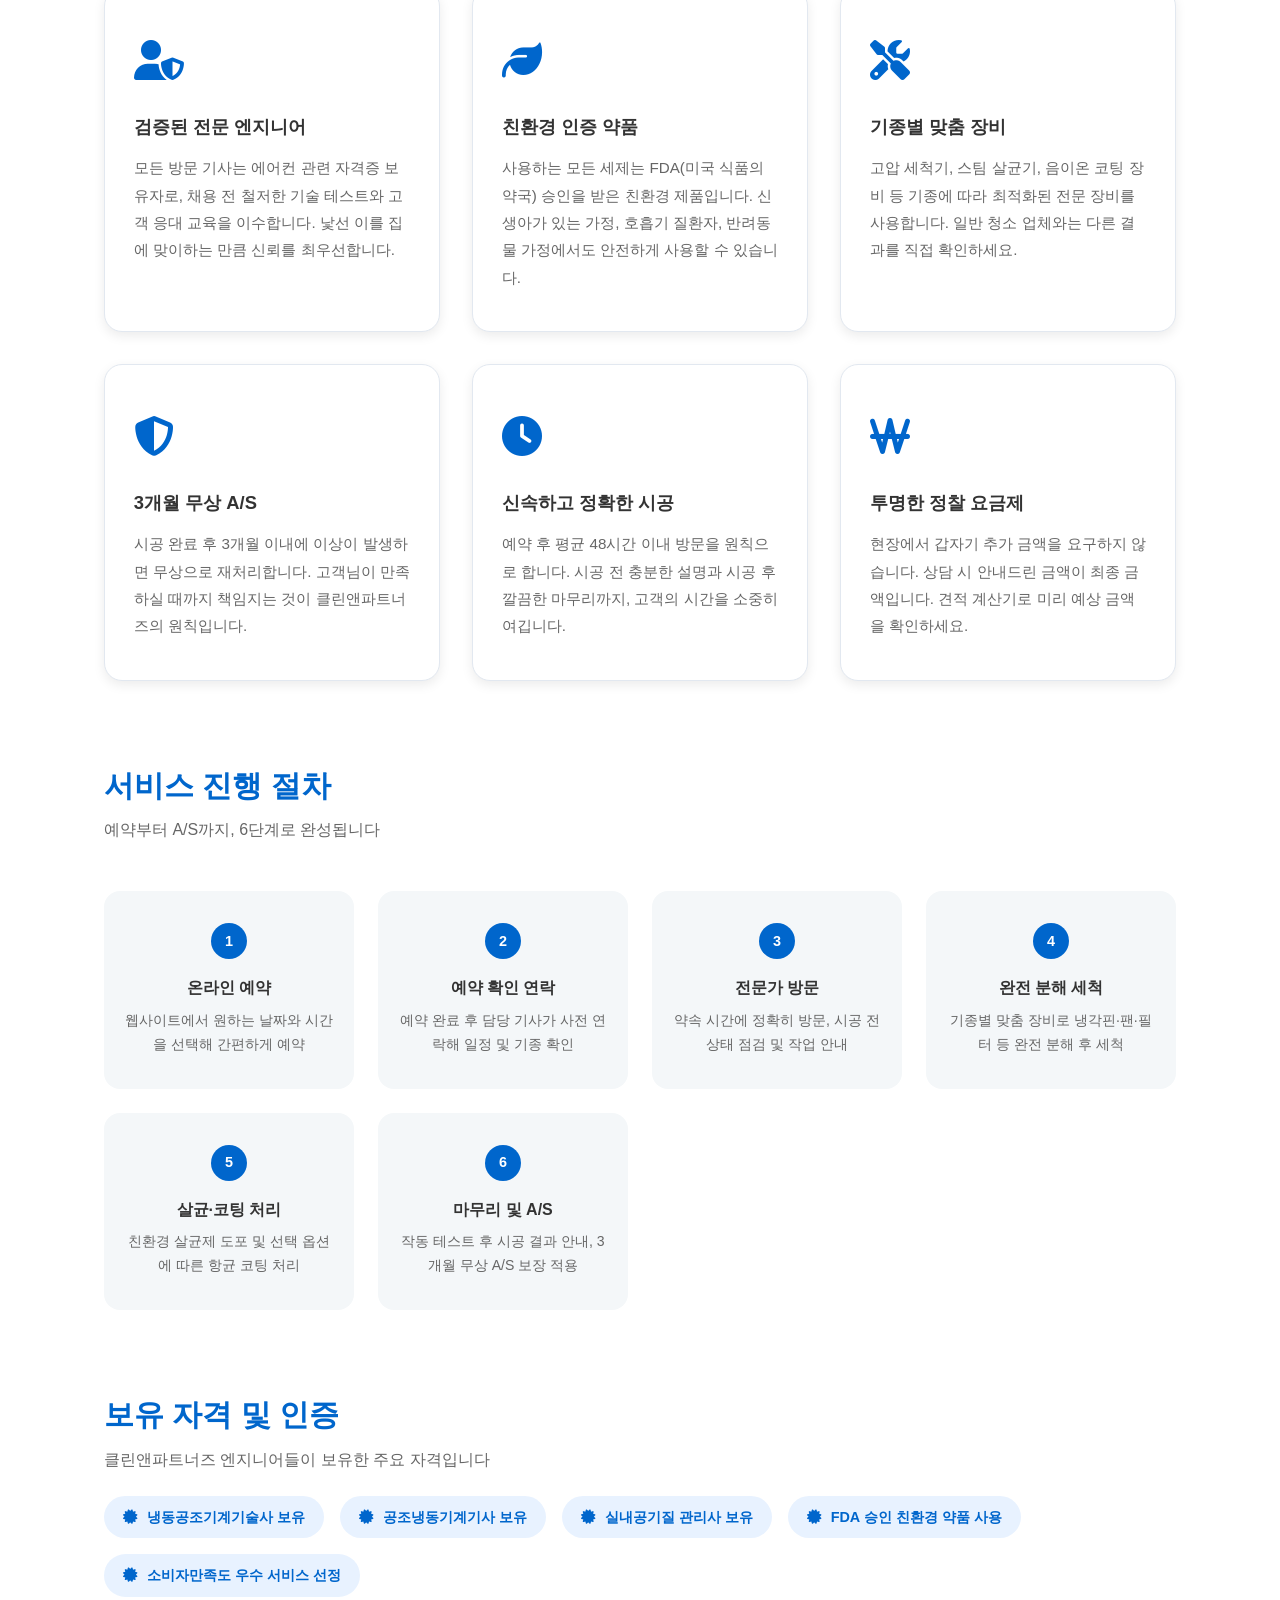
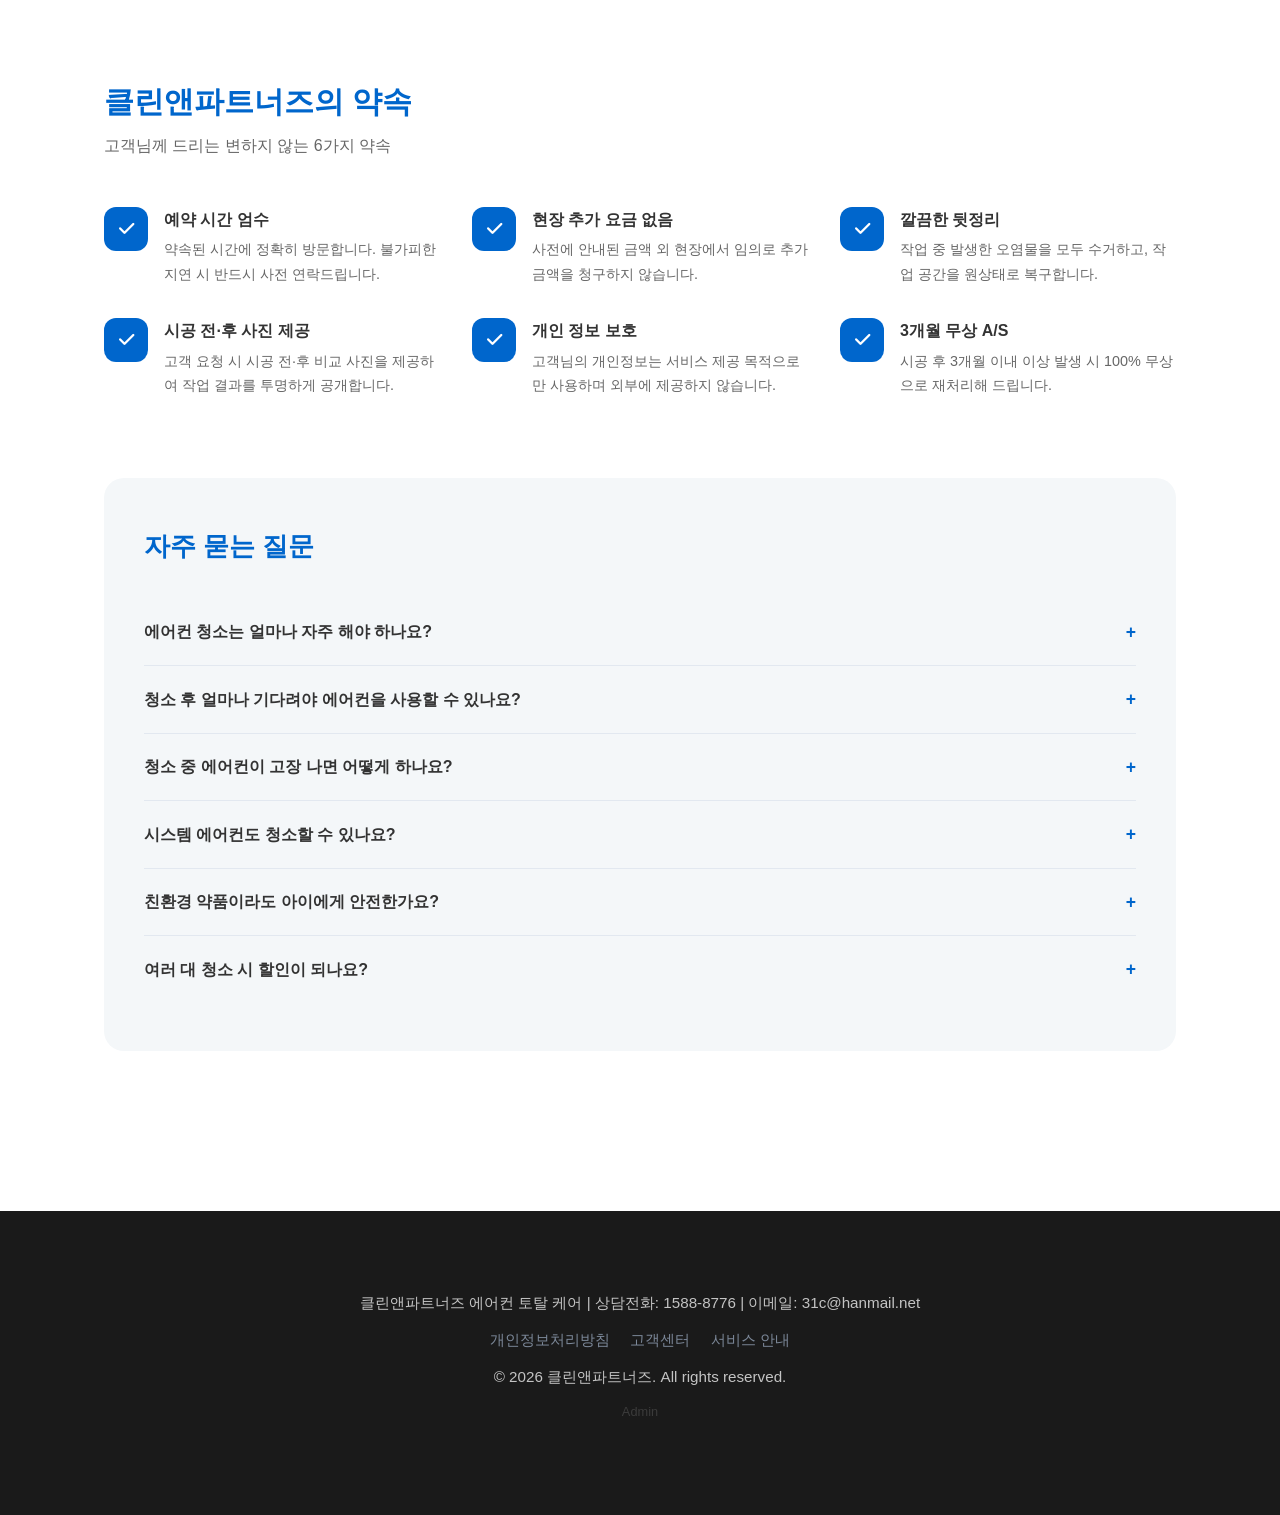
==== commit eb345c4b: "Update email to 31c@hanmail.net across all pages" ====
--- a/public/about.html
+++ b/public/about.html
@@ -325,7 +325,7 @@
 
     <footer>
         <div class="footer-content">
-            <p>클린앤파트너즈 에어컨 토탈 케어 | 상담전화: 1588-8776 | 이메일: info@cp.or.kr</p>
+            <p>클린앤파트너즈 에어컨 토탈 케어 | 상담전화: 1588-8776 | 이메일: 31c@hanmail.net</p>
             <p style="margin-top: 8px;">
                 <a href="privacy.html" style="color: #94a3b8; text-decoration: none; margin: 0 8px;">개인정보처리방침</a>
                 <a href="contact.html" style="color: #94a3b8; text-decoration: none; margin: 0 8px;">고객센터</a>
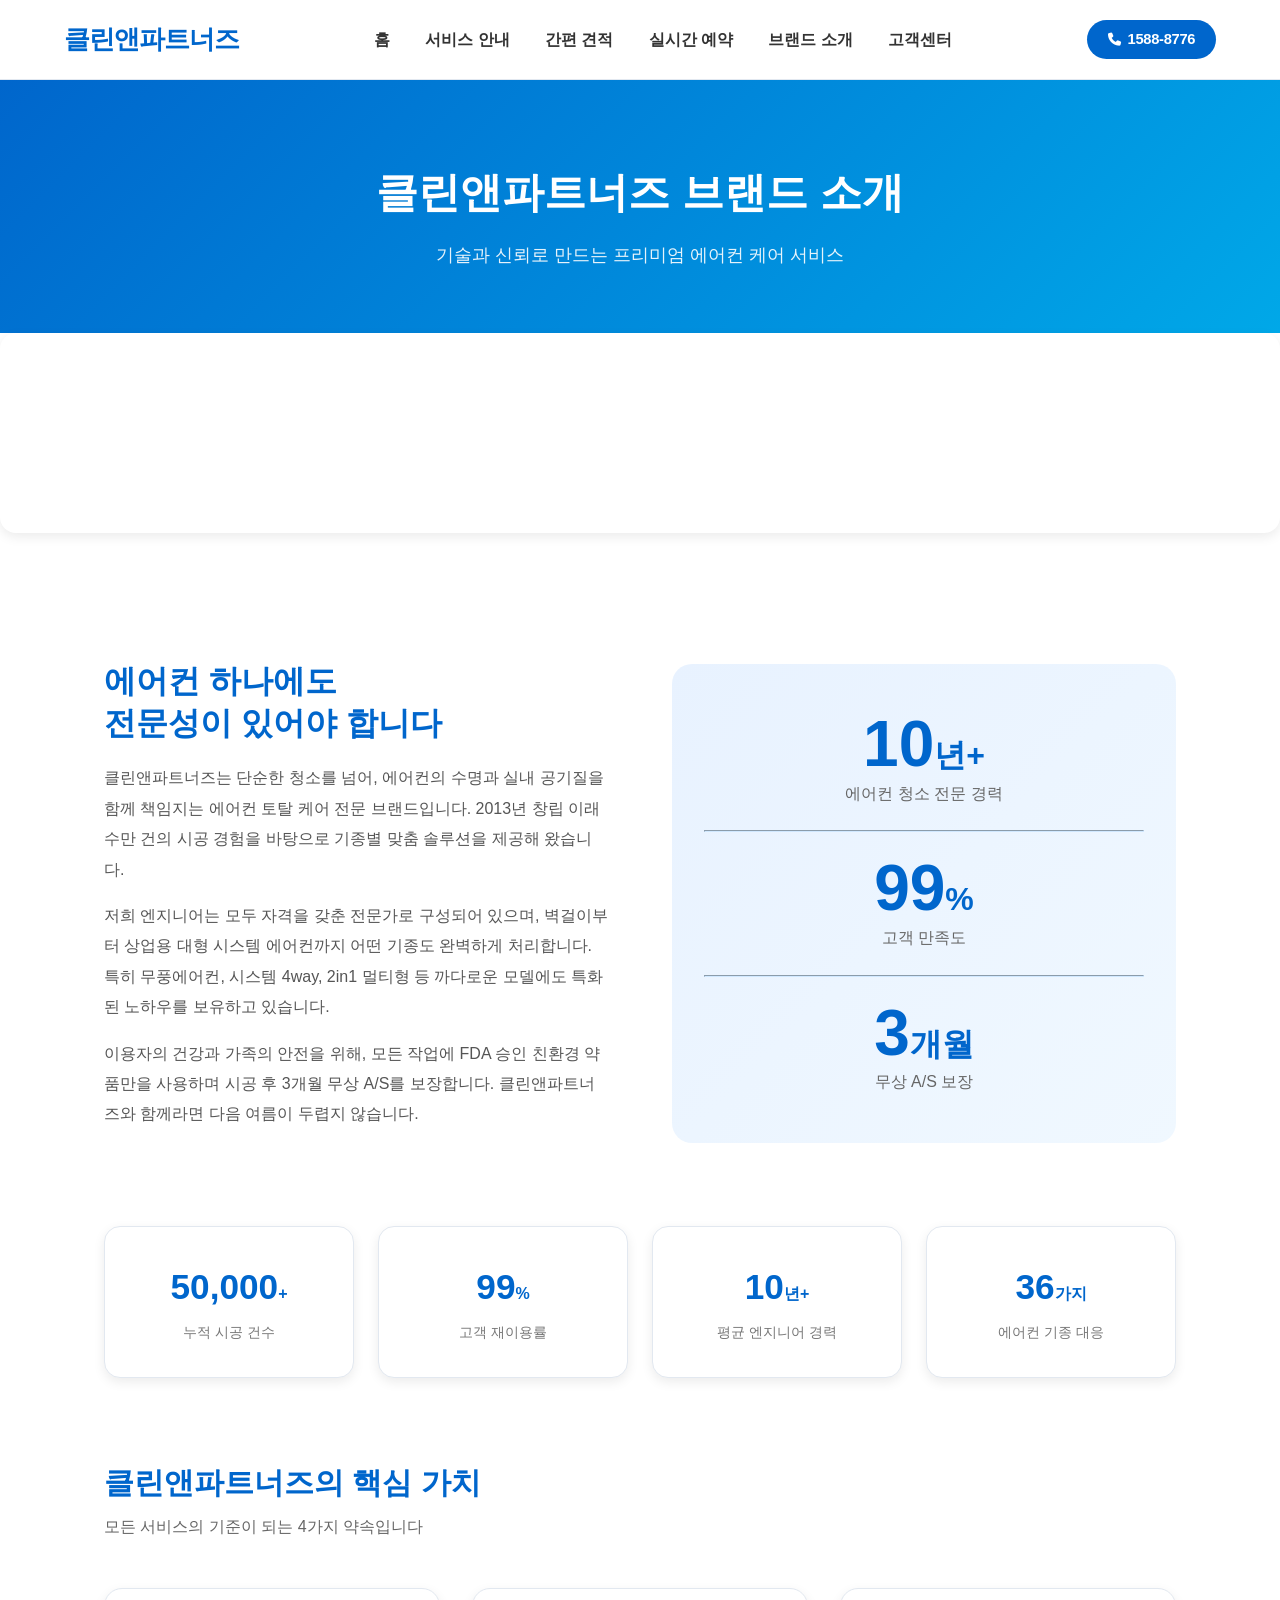
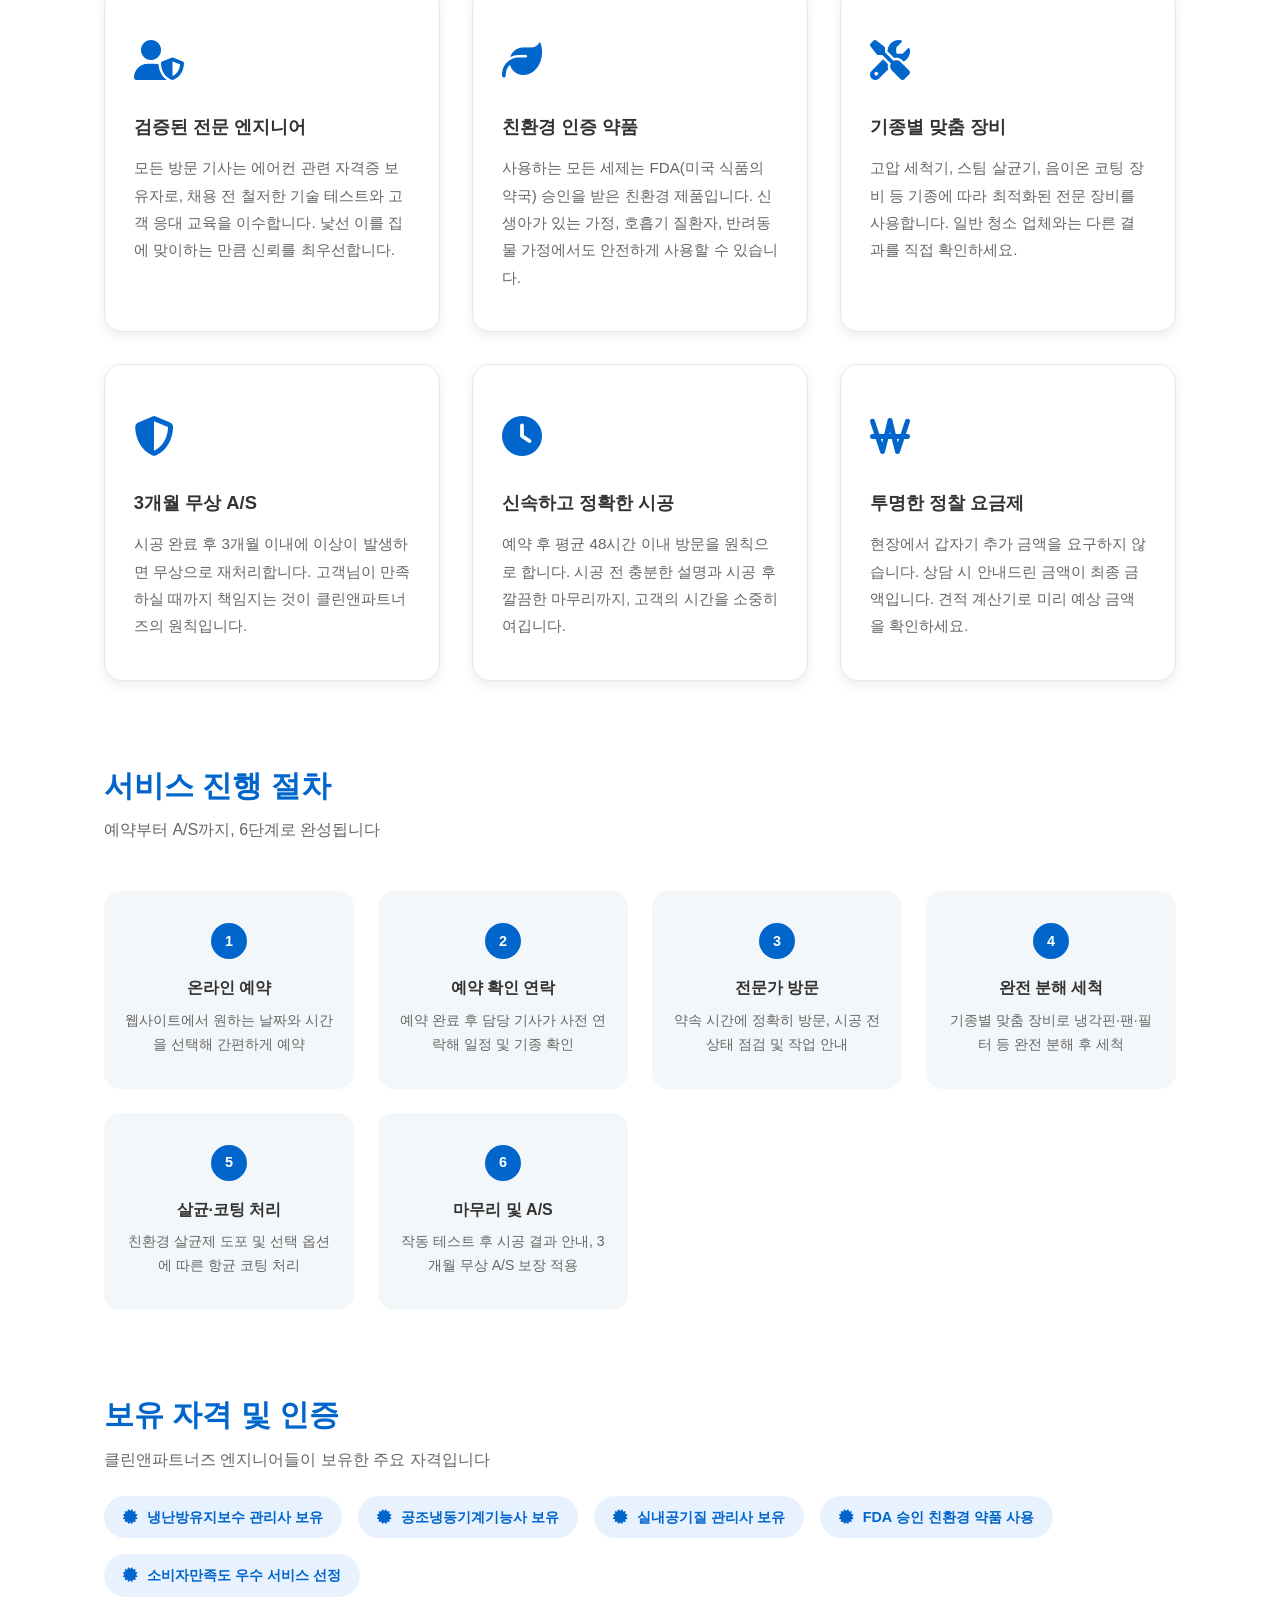
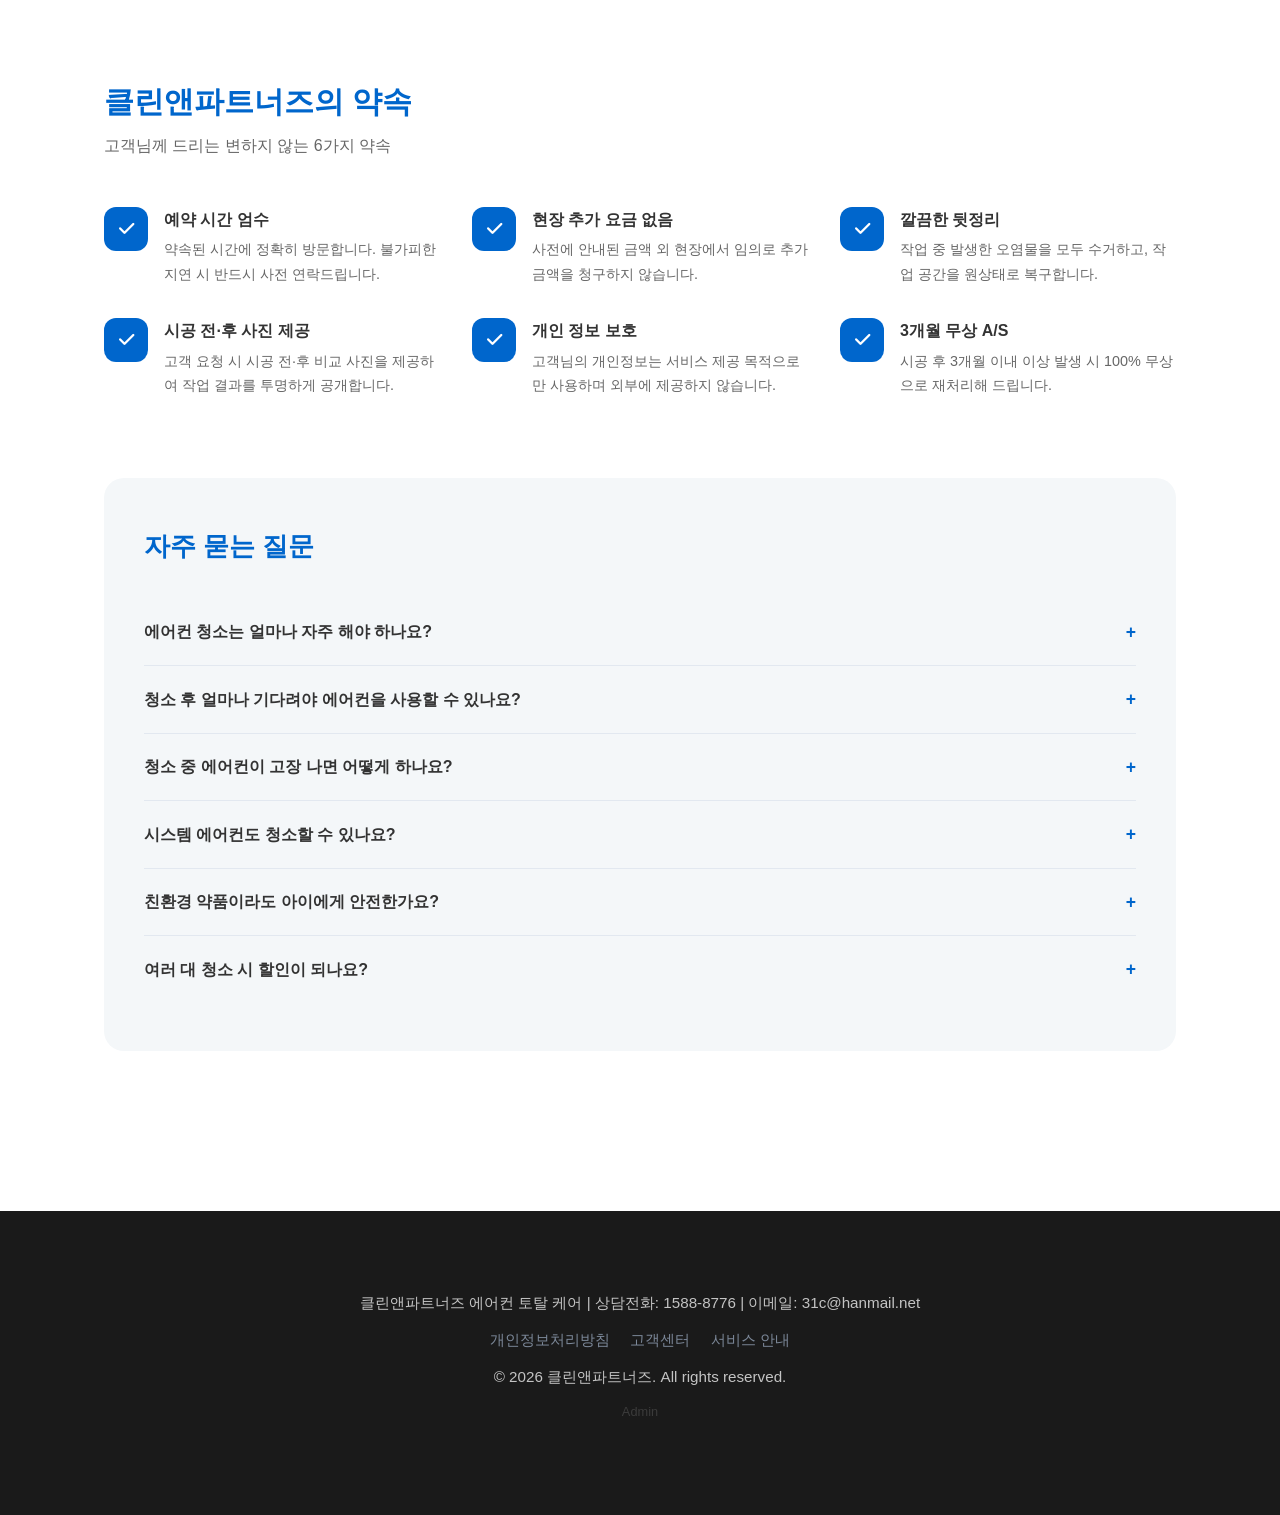
==== commit b597e525: "Add privacy consent checkbox to contact and reservation forms" ====
--- a/public/about.html
+++ b/public/about.html
@@ -155,7 +155,7 @@
                     <div class="desc">평균 엔지니어 경력</div>
                 </div>
                 <div class="stat-box">
-                    <div><span class="num">9</span><span class="unit">가지</span></div>
+                    <div><span class="num">36</span><span class="unit">가지</span></div>
                     <div class="desc">에어컨 기종 대응</div>
                 </div>
             </div>
@@ -236,8 +236,8 @@
             <h2 class="section-h2">보유 자격 및 인증</h2>
             <p class="section-sub" style="margin-bottom:1.5rem;">클린앤파트너즈 엔지니어들이 보유한 주요 자격입니다</p>
             <div class="cert-row">
-                <div class="cert-badge"><i class="fas fa-certificate"></i> 냉동공조기계기술사 보유</div>
-                <div class="cert-badge"><i class="fas fa-certificate"></i> 공조냉동기계기사 보유</div>
+                <div class="cert-badge"><i class="fas fa-certificate"></i> 냉난방유지보수 관리사 보유</div>
+                <div class="cert-badge"><i class="fas fa-certificate"></i> 공조냉동기계기능사 보유</div>
                 <div class="cert-badge"><i class="fas fa-certificate"></i> 실내공기질 관리사 보유</div>
                 <div class="cert-badge"><i class="fas fa-certificate"></i> FDA 승인 친환경 약품 사용</div>
                 <div class="cert-badge"><i class="fas fa-certificate"></i> 소비자만족도 우수 서비스 선정</div>
